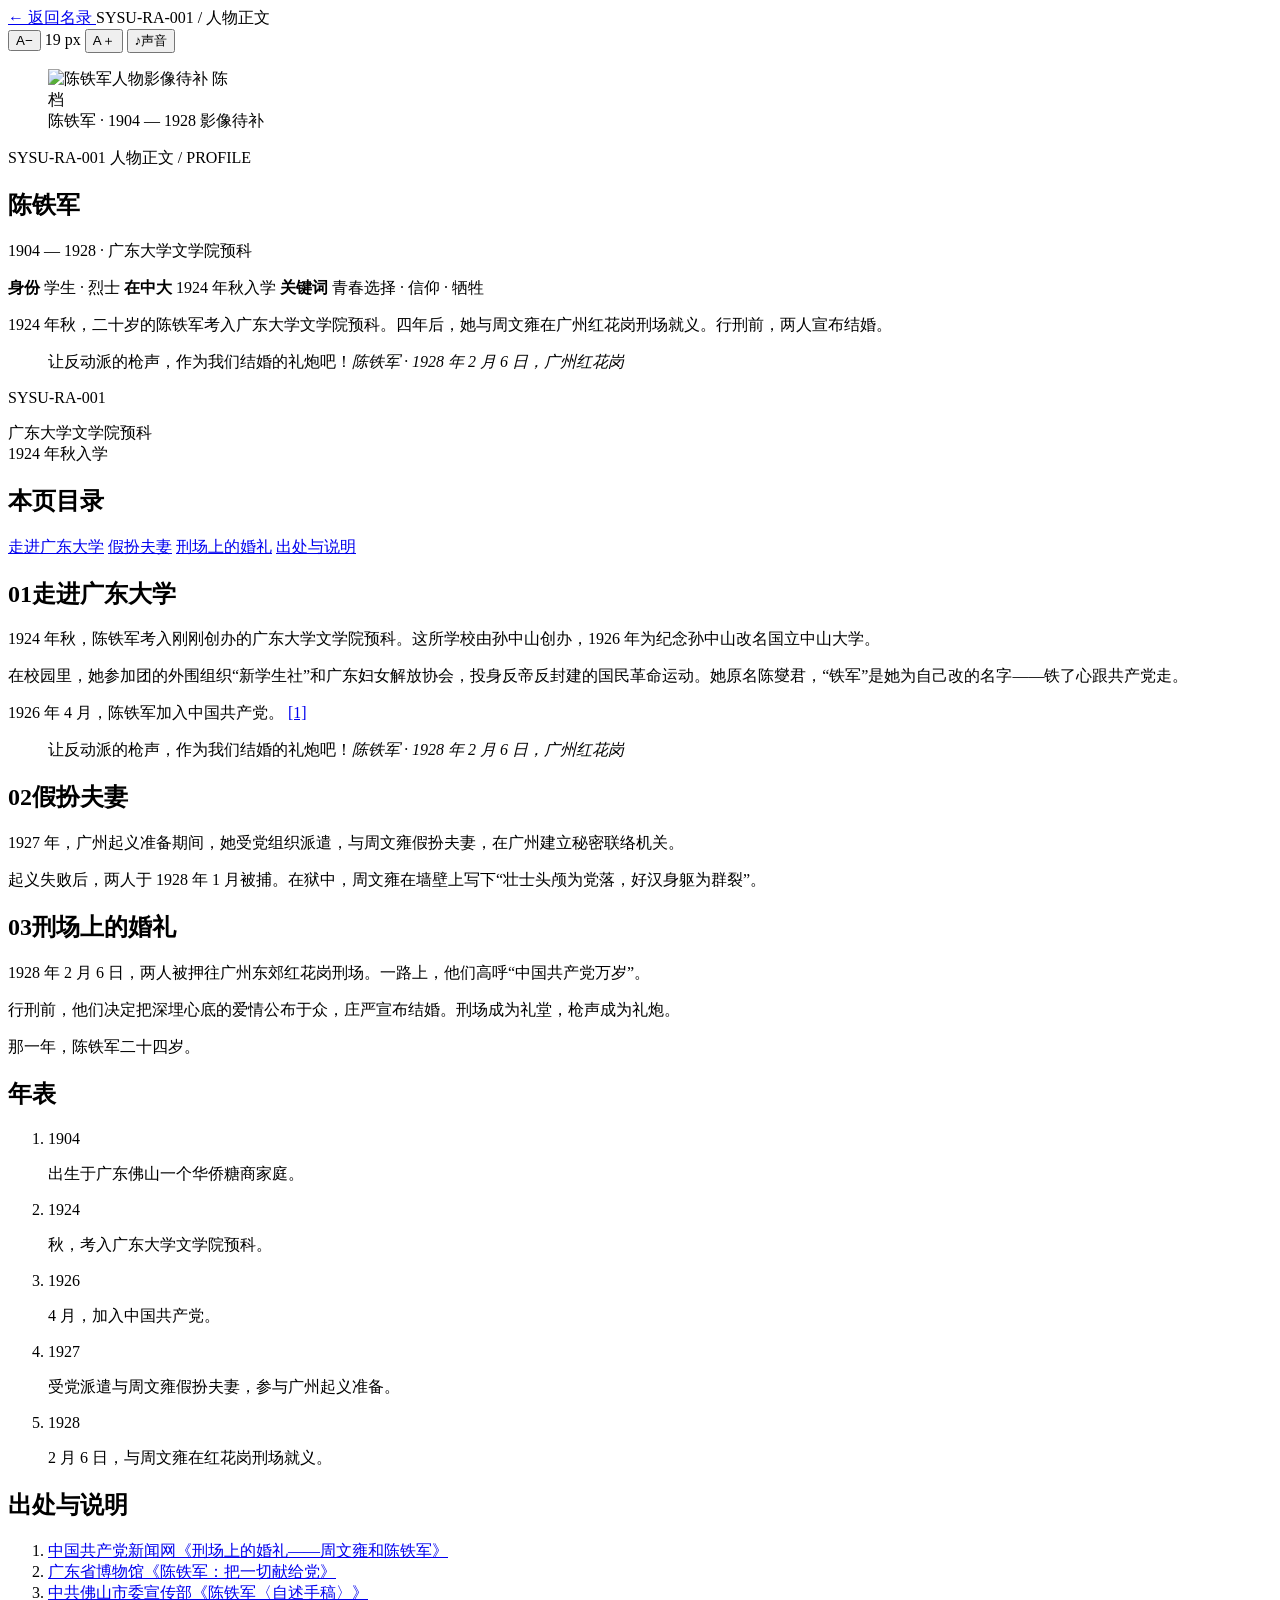
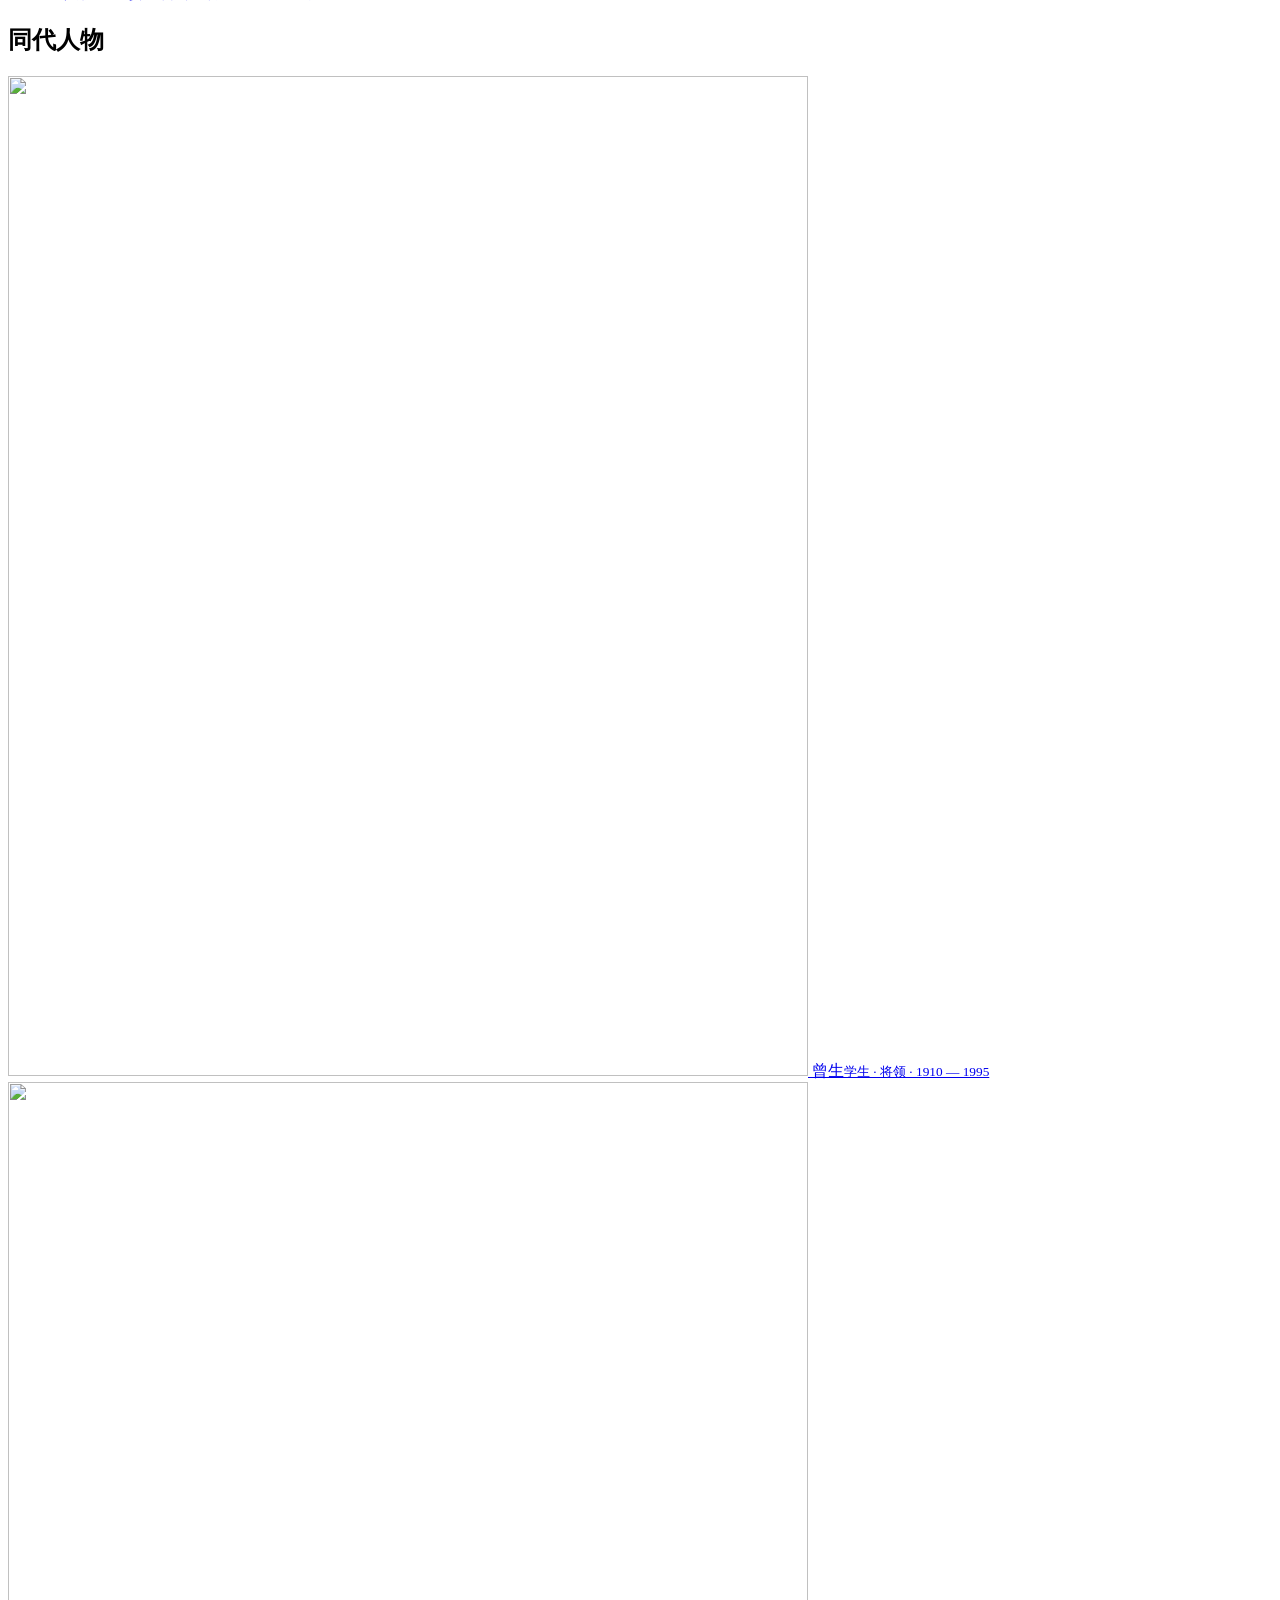
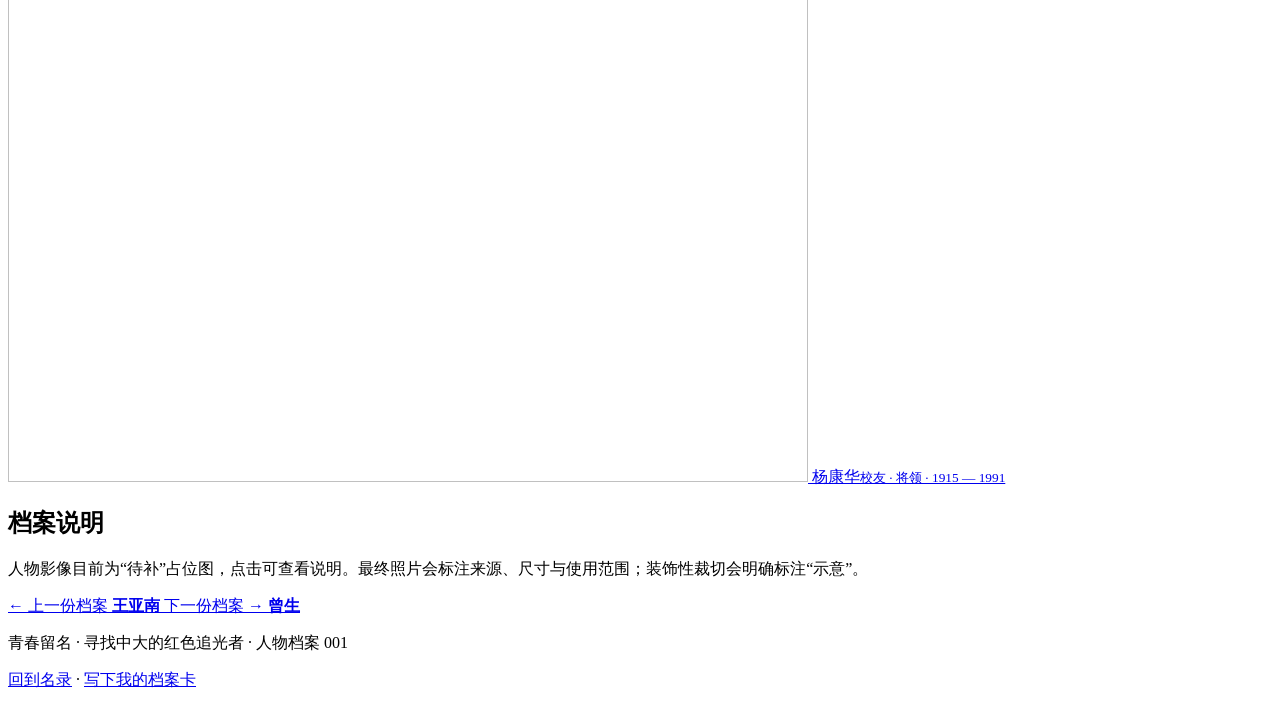
==== people/chen-tiejun.html @ a51e4318 "Add files via upload" ====
<!doctype html>
<html lang="zh-CN">
  <head>
    <meta charset="utf-8" />
    <meta name="viewport" content="width=device-width, initial-scale=1, viewport-fit=cover" />
    <meta name="theme-color" content="#f4efe5" />
    <meta name="description" content="陈铁军，1904 — 1928，学生 · 烈士。1924 年秋，二十岁的陈铁军考入广东大学文学院预科。四年后，她与周文雍在广州红花岗刑场就义。行刑前，两人宣布结婚。" />
    <title>陈铁军 · 青春留名</title>
    <link rel="icon" href="../assets/img/favicon.svg" type="image/svg+xml" />
    <link rel="stylesheet" href="../assets/css/reader.css?v=20261019g" />
    <script>
      document.documentElement.classList.add("js");
    </script>
  </head>
  <body class="reader-page">
    <div class="reader-progress" aria-hidden="true"><span id="readerProgress"></span></div>

    <header class="reader-header">
      <a class="reader-back" id="backToIndex" href="../index.html#roster">
        <span class="back-mark" aria-hidden="true">←</span>
        <span>返回名录</span>
      </a>
      <span class="reader-file-no">SYSU-RA-001 / 人物正文</span>
      <div class="reader-tools">
        <button class="reader-tool" id="sizeDown" type="button" aria-label="缩小正文字号">A−</button>
        <span class="reader-size-readout" id="sizeReadout" aria-live="polite">19 px</span>
        <button class="reader-tool" id="sizeUp" type="button" aria-label="放大正文字号">A＋</button>
        <button class="reader-tool" id="soundToggle" type="button" aria-pressed="false" aria-label="开启声音">
          <span aria-hidden="true">♪</span><span class="sr-only tool-label">声音</span>
        </button>
      </div>
    </header>

    <main class="reader-main">
      <div class="reader-shell">
        <article class="person-hero" data-no="001">
          <figure class="portrait-plate">
            <img
              class="zoomable"
              src="../assets/img/portrait-chen-tiejun.svg"
              alt="陈铁军人物影像待补"
              width="800"
              height="1000"
              tabindex="0"
              role="button"
              aria-label="放大查看陈铁军的人物影像说明"
              data-caption="陈铁军 · 人物影像待补"
              data-meta="800 × 1000 px · 影像待补 · 示意占位，最终照片待史料核对后替换"
              style="view-transition-name: person-chen-tiejun"
            />
            <span class="portrait-stamp" aria-hidden="true">陈<br />档</span>
            <figcaption class="portrait-caption">
              <span>陈铁军 · 1904 — 1928</span>
              <span class="caption-tag">影像待补</span>
            </figcaption>
          </figure>

          <div class="person-intro">
            <p class="person-kicker mono">
              <span>SYSU-RA-001</span>
              <span class="dot" aria-hidden="true"></span>
              <span>人物正文 / PROFILE</span>
            </p>
            <h1 class="person-name">陈铁军</h1>
            <p class="person-life">1904 — 1928 · 广东大学文学院预科</p>
            <div class="person-meta">
              <span><strong>身份</strong> 学生 · 烈士</span>
              <span><strong>在中大</strong> 1924 年秋入学</span>
              <span><strong>关键词</strong> 青春选择 · 信仰 · 牺牲</span>
            </div>
            <p class="person-lede">1924 年秋，二十岁的陈铁军考入广东大学文学院预科。四年后，她与周文雍在广州红花岗刑场就义。行刑前，两人宣布结婚。</p>
            <blockquote class="person-quote">让反动派的枪声，作为我们结婚的礼炮吧！<cite>陈铁军 · 1928 年 2 月 6 日，广州红花岗</cite></blockquote>
          </div>
        </article>

        <div class="article-layout">
          <aside class="article-margin" aria-label="档案信息与目录">
            <div class="margin-block">
              <p class="margin-no">SYSU-RA-001</p>
              <p>广东大学文学院预科<br />1924 年秋入学</p>
            </div>
            <nav class="margin-block" aria-label="本页目录">
              <h2>本页目录</h2>
              <div class="contents-list">
                <a href="#section-1">走进广东大学</a>
          <a href="#section-2">假扮夫妻</a>
          <a href="#section-3">刑场上的婚礼</a>
                <a href="#source">出处与说明</a>
              </div>
            </nav>
          </aside>

          <div class="article-prose">
            <section class="article-section" id="section-1" aria-labelledby="section-1-title">
  <h2 id="section-1-title"><span class="section-no">01</span>走进广东大学</h2>
  <p>1924 年秋，陈铁军考入刚刚创办的广东大学文学院预科。这所学校由孙中山创办，1926 年为纪念孙中山改名国立中山大学。</p>
  <p>在校园里，她参加团的外围组织“新学生社”和广东妇女解放协会，投身反帝反封建的国民革命运动。她原名陈燮君，“铁军”是她为自己改的名字——铁了心跟共产党走。</p>
  <p>1926 年 4 月，陈铁军加入中国共产党。 <a class="fn-ref" href="#fn-1" data-fn="fn-1">[1]</a></p>
  <blockquote class="article-quote">让反动派的枪声，作为我们结婚的礼炮吧！<cite>陈铁军 · 1928 年 2 月 6 日，广州红花岗</cite></blockquote>
</section>
<section class="article-section" id="section-2" aria-labelledby="section-2-title">
  <h2 id="section-2-title"><span class="section-no">02</span>假扮夫妻</h2>
  <p>1927 年，广州起义准备期间，她受党组织派遣，与周文雍假扮夫妻，在广州建立秘密联络机关。</p>
  <p>起义失败后，两人于 1928 年 1 月被捕。在狱中，周文雍在墙壁上写下“壮士头颅为党落，好汉身躯为群裂”。</p>
  
</section>
<section class="article-section" id="section-3" aria-labelledby="section-3-title">
  <h2 id="section-3-title"><span class="section-no">03</span>刑场上的婚礼</h2>
  <p>1928 年 2 月 6 日，两人被押往广州东郊红花岗刑场。一路上，他们高呼“中国共产党万岁”。</p>
  <p>行刑前，他们决定把深埋心底的爱情公布于众，庄严宣布结婚。刑场成为礼堂，枪声成为礼炮。</p>
  <p>那一年，陈铁军二十四岁。</p>
  
</section>
            <section class="article-timeline" aria-labelledby="timelineTitle">
  <h2 id="timelineTitle">年表</h2>
  <ol class="timeline-list">
    <li class="timeline-item"><time>1904</time><p>出生于广东佛山一个华侨糖商家庭。</p></li>
    <li class="timeline-item"><time>1924</time><p>秋，考入广东大学文学院预科。</p></li>
    <li class="timeline-item"><time>1926</time><p>4 月，加入中国共产党。</p></li>
    <li class="timeline-item"><time>1927</time><p>受党派遣与周文雍假扮夫妻，参与广州起义准备。</p></li>
    <li class="timeline-item"><time>1928</time><p>2 月 6 日，与周文雍在红花岗刑场就义。</p></li>
  </ol>
</section>
            <section class="article-source" id="source" aria-labelledby="sourceTitle">
  <h2 id="sourceTitle">出处与说明</h2>
  <ol class="source-list">
    <li><a href="http://dangshi.people.com.cn/n1/2018/0519/c418811-30000742.html" target="_blank" rel="noreferrer">中国共产党新闻网《刑场上的婚礼——周文雍和陈铁军》</a></li>
    <li><a href="https://www.gdmuseum.com/wwzscb/col763/1442" target="_blank" rel="noreferrer">广东省博物馆《陈铁军：把一切献给党》</a></li>
    <li><a href="http://www.fsxcb.gov.cn/whwy/whcy/content/post_695147.html" target="_blank" rel="noreferrer">中共佛山市委宣传部《陈铁军〈自述手稿〉》</a></li>
  </ol>
  <aside class="fn-inline" id="fn-1" hidden>
    本页人物信息据公开党史、校史与人物纪念馆资料整理。网页框架阶段的文字、引文与图片仍待逐条核对；文末列有资料页面，最终版本会补充更精确的页码、档案号与授权说明。
    <button class="fn-close" type="button">回到正文</button>
  </aside>
</section>
          </div>

          <aside class="article-aside" aria-label="阅读辅助">
  <div class="aside-card">
    <h2>同代人物</h2>
    <a class="aside-person" href="zeng-sheng.html">
      <img src="../assets/img/portrait-zeng-sheng.svg" alt="" width="800" height="1000" loading="lazy" />
      <span>曾生<small>学生 · 将领 · 1910 — 1995</small></span>
    </a>
    <a class="aside-person" href="yang-kanghua.html">
      <img src="../assets/img/portrait-yang-kanghua.svg" alt="" width="800" height="1000" loading="lazy" />
      <span>杨康华<small>校友 · 将领 · 1915 — 1991</small></span>
    </a>
  </div>
  <div class="aside-card">
    <h2>档案说明</h2>
    <p>人物影像目前为“待补”占位图，点击可查看说明。最终照片会标注来源、尺寸与使用范围；装饰性裁切会明确标注“示意”。</p>
  </div>
</aside>
        </div>

        <nav class="reader-pager" aria-label="人物翻页">
  <a class="pager-link" href="wang-yanan.html">
    <span>← 上一份档案</span>
    <strong>王亚南</strong>
  </a>
  <a class="pager-link" href="zeng-sheng.html">
    <span>下一份档案 →</span>
    <strong>曾生</strong>
  </a>
</nav>
      </div>
    </main>

    <footer class="reader-footer">
      <p>青春留名 · 寻找中大的红色追光者 · 人物档案 001</p>
      <p><a href="../index.html#roster">回到名录</a> · <a href="../index.html#coda">写下我的档案卡</a></p>
    </footer>

    <div class="lightbox" id="lightbox" role="dialog" aria-modal="true" aria-labelledby="lightboxCaption" hidden>
      <button class="lightbox-close" id="lightboxClose" type="button" aria-label="关闭图片查看">×</button>
      <figure class="lightbox-figure">
        <img id="lightboxImage" alt="" />
        <figcaption class="lightbox-caption">
          <span id="lightboxCaption"></span>
          <span id="lightboxMeta"></span>
        </figcaption>
      </figure>
    </div>

    <noscript>
      <style>
        .reader-tools { display: none; }
        .fn-inline[hidden] { display: block !important; }
        .fn-close { display: none !important; }
      </style>
    </noscript>

    <script src="../assets/js/app.js?v=20261019g" defer></script>
    <script src="../assets/js/reader.js?v=20261019g" defer></script>
  </body>
</html>
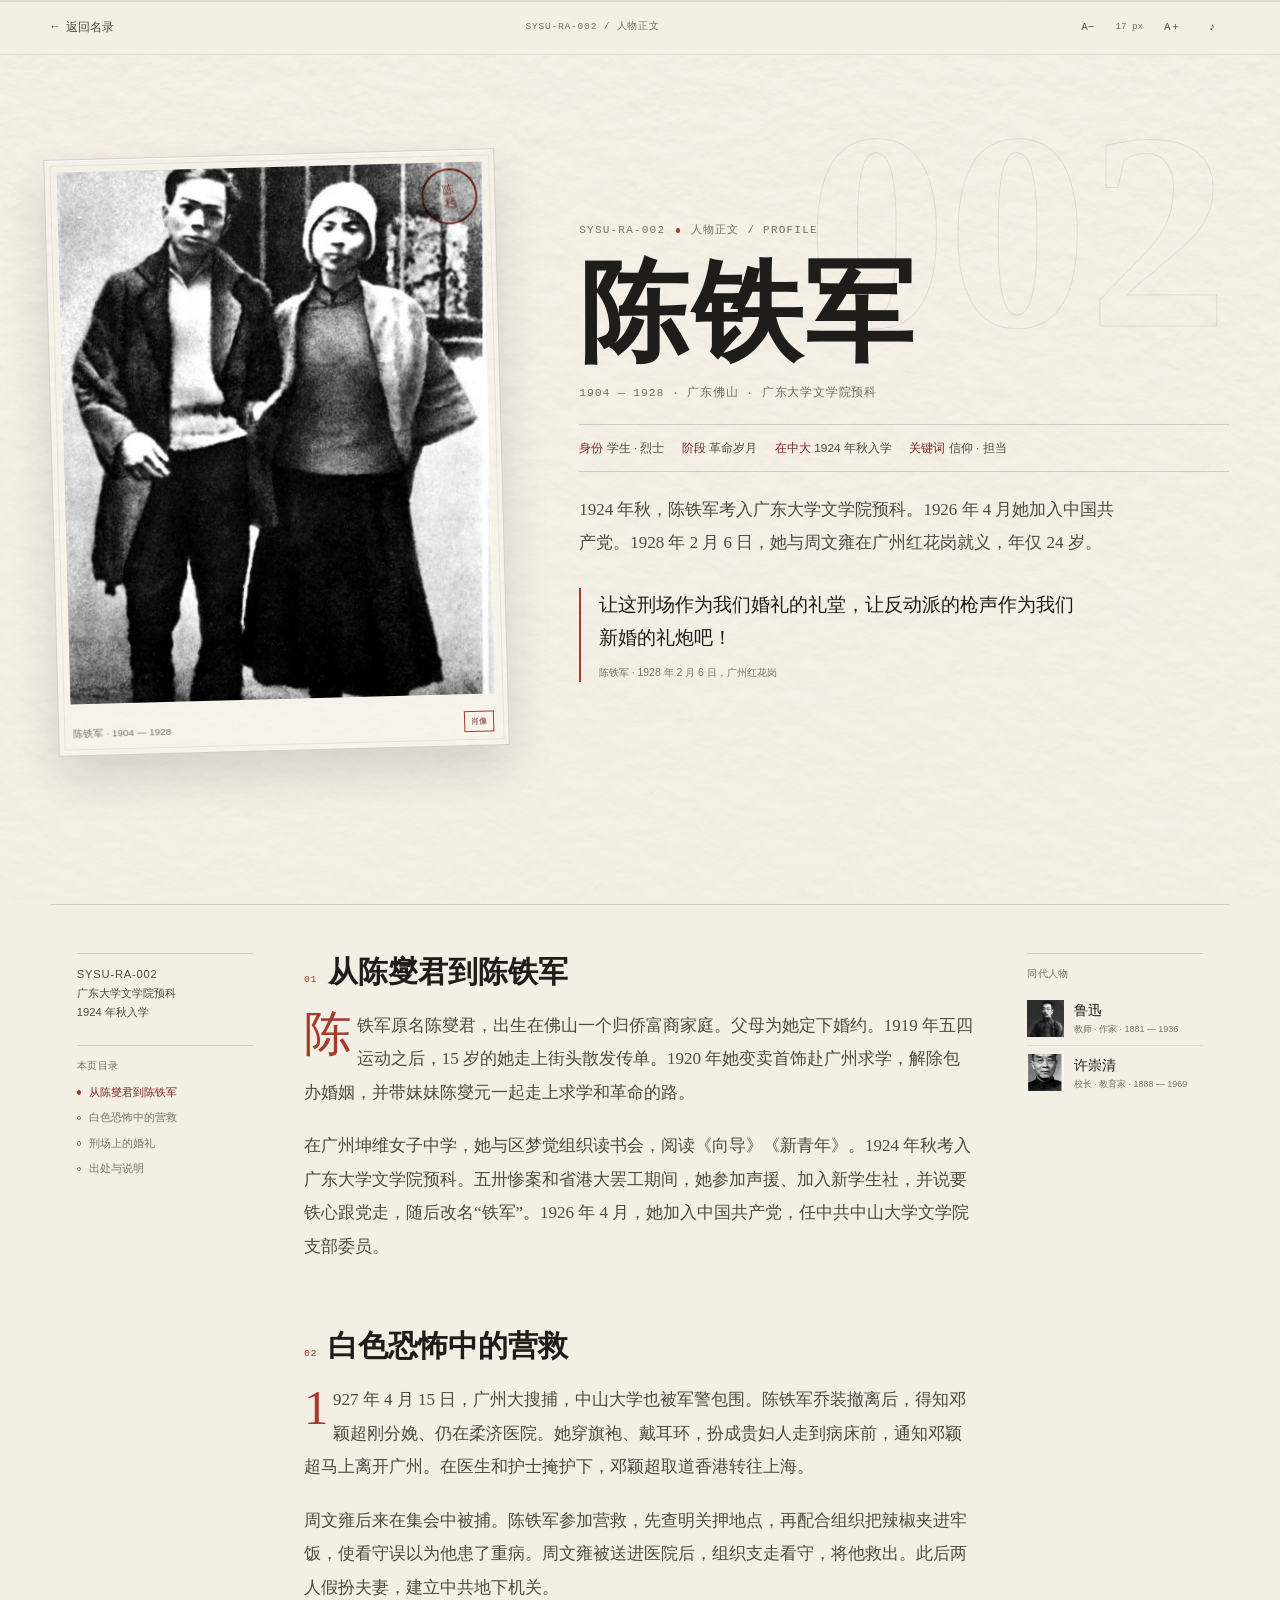
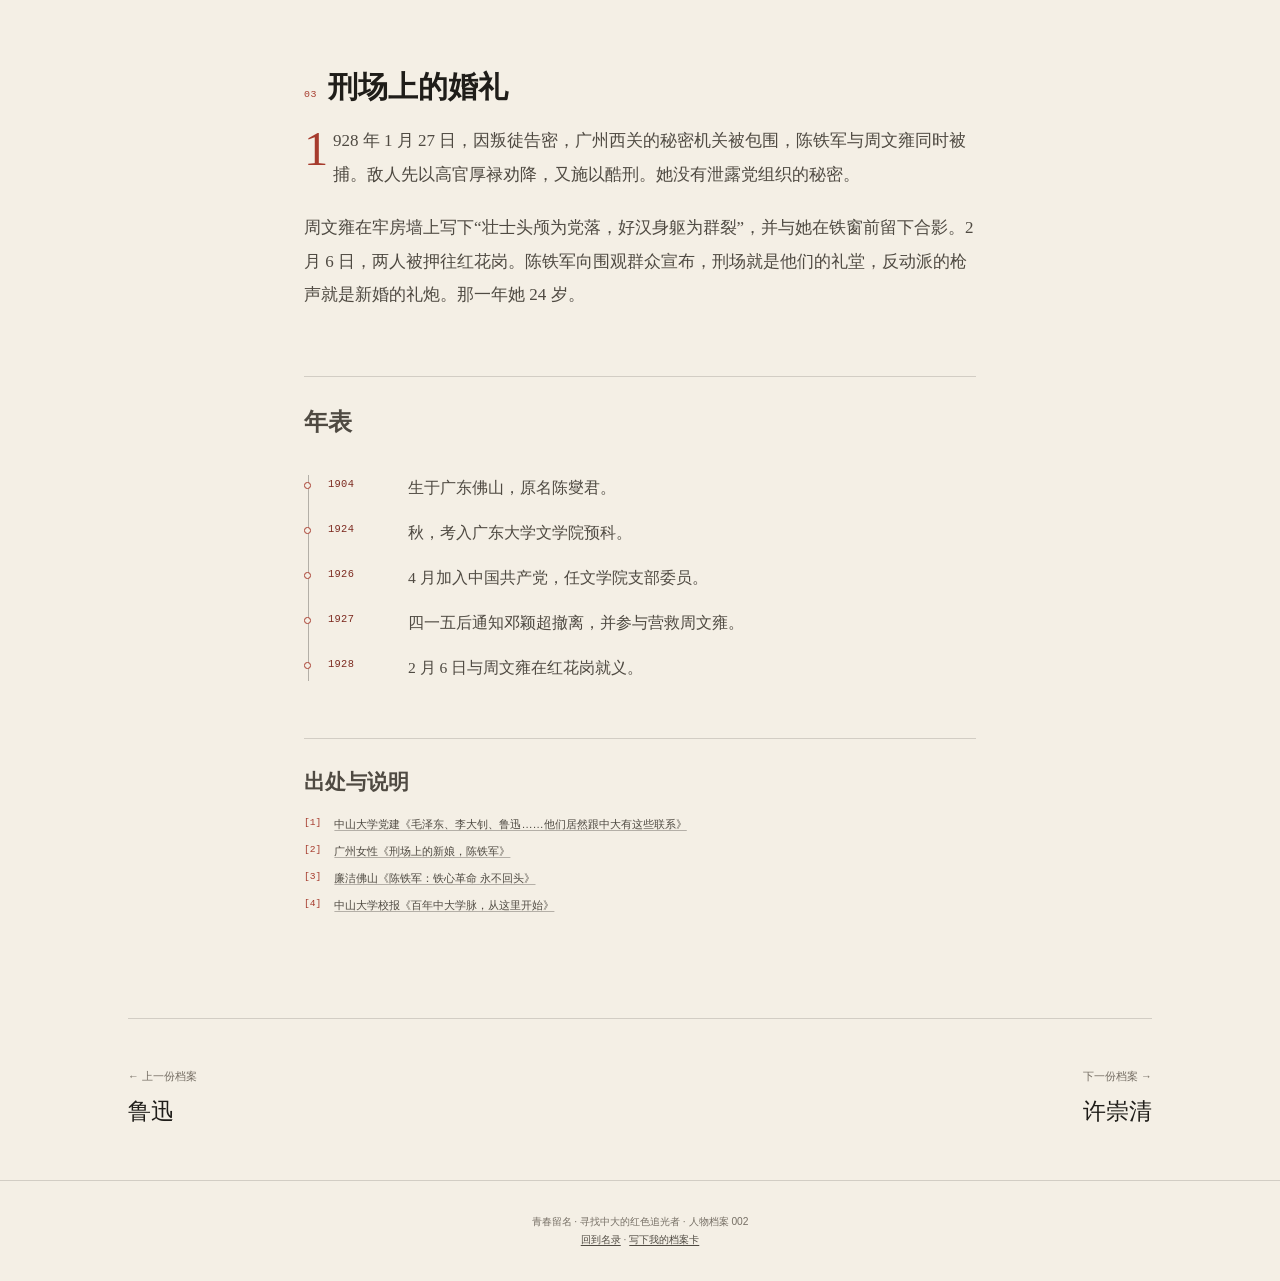
==== commit 8127f4ac: "上传十份资料，修复黑白图片、搜索与悬停效果等一些bug Co-authored-by: Cursor <cursoragent@cursor.com>" ====
--- a/people/chen-tiejun.html
+++ b/people/chen-tiejun.html
@@ -1,197 +1,174 @@
-<!doctype html>
-<html lang="zh-CN">
-  <head>
-    <meta charset="utf-8" />
-    <meta name="viewport" content="width=device-width, initial-scale=1, viewport-fit=cover" />
-    <meta name="theme-color" content="#f4efe5" />
-    <meta name="description" content="陈铁军，1904 — 1928，学生 · 烈士。1924 年秋，二十岁的陈铁军考入广东大学文学院预科。四年后，她与周文雍在广州红花岗刑场就义。行刑前，两人宣布结婚。" />
-    <title>陈铁军 · 青春留名</title>
-    <link rel="icon" href="../assets/img/favicon.svg" type="image/svg+xml" />
-    <link rel="stylesheet" href="../assets/css/reader.css?v=20261019g" />
-    <script>
-      document.documentElement.classList.add("js");
-    </script>
-  </head>
-  <body class="reader-page">
-    <div class="reader-progress" aria-hidden="true"><span id="readerProgress"></span></div>
-
-    <header class="reader-header">
-      <a class="reader-back" id="backToIndex" href="../index.html#roster">
-        <span class="back-mark" aria-hidden="true">←</span>
-        <span>返回名录</span>
-      </a>
-      <span class="reader-file-no">SYSU-RA-001 / 人物正文</span>
-      <div class="reader-tools">
-        <button class="reader-tool" id="sizeDown" type="button" aria-label="缩小正文字号">A−</button>
-        <span class="reader-size-readout" id="sizeReadout" aria-live="polite">19 px</span>
-        <button class="reader-tool" id="sizeUp" type="button" aria-label="放大正文字号">A＋</button>
-        <button class="reader-tool" id="soundToggle" type="button" aria-pressed="false" aria-label="开启声音">
-          <span aria-hidden="true">♪</span><span class="sr-only tool-label">声音</span>
-        </button>
-      </div>
-    </header>
-
-    <main class="reader-main">
-      <div class="reader-shell">
-        <article class="person-hero" data-no="001">
-          <figure class="portrait-plate">
-            <img
-              class="zoomable"
-              src="../assets/img/portrait-chen-tiejun.svg"
-              alt="陈铁军人物影像待补"
-              width="800"
-              height="1000"
-              tabindex="0"
-              role="button"
-              aria-label="放大查看陈铁军的人物影像说明"
-              data-caption="陈铁军 · 人物影像待补"
-              data-meta="800 × 1000 px · 影像待补 · 示意占位，最终照片待史料核对后替换"
-              style="view-transition-name: person-chen-tiejun"
-            />
-            <span class="portrait-stamp" aria-hidden="true">陈<br />档</span>
-            <figcaption class="portrait-caption">
-              <span>陈铁军 · 1904 — 1928</span>
-              <span class="caption-tag">影像待补</span>
-            </figcaption>
-          </figure>
-
-          <div class="person-intro">
-            <p class="person-kicker mono">
-              <span>SYSU-RA-001</span>
-              <span class="dot" aria-hidden="true"></span>
-              <span>人物正文 / PROFILE</span>
-            </p>
-            <h1 class="person-name">陈铁军</h1>
-            <p class="person-life">1904 — 1928 · 广东大学文学院预科</p>
-            <div class="person-meta">
-              <span><strong>身份</strong> 学生 · 烈士</span>
-              <span><strong>在中大</strong> 1924 年秋入学</span>
-              <span><strong>关键词</strong> 青春选择 · 信仰 · 牺牲</span>
-            </div>
-            <p class="person-lede">1924 年秋，二十岁的陈铁军考入广东大学文学院预科。四年后，她与周文雍在广州红花岗刑场就义。行刑前，两人宣布结婚。</p>
-            <blockquote class="person-quote">让反动派的枪声，作为我们结婚的礼炮吧！<cite>陈铁军 · 1928 年 2 月 6 日，广州红花岗</cite></blockquote>
-          </div>
-        </article>
-
-        <div class="article-layout">
-          <aside class="article-margin" aria-label="档案信息与目录">
-            <div class="margin-block">
-              <p class="margin-no">SYSU-RA-001</p>
-              <p>广东大学文学院预科<br />1924 年秋入学</p>
-            </div>
-            <nav class="margin-block" aria-label="本页目录">
-              <h2>本页目录</h2>
-              <div class="contents-list">
-                <a href="#section-1">走进广东大学</a>
-          <a href="#section-2">假扮夫妻</a>
-          <a href="#section-3">刑场上的婚礼</a>
-                <a href="#source">出处与说明</a>
-              </div>
-            </nav>
-          </aside>
-
-          <div class="article-prose">
-            <section class="article-section" id="section-1" aria-labelledby="section-1-title">
-  <h2 id="section-1-title"><span class="section-no">01</span>走进广东大学</h2>
-  <p>1924 年秋，陈铁军考入刚刚创办的广东大学文学院预科。这所学校由孙中山创办，1926 年为纪念孙中山改名国立中山大学。</p>
-  <p>在校园里，她参加团的外围组织“新学生社”和广东妇女解放协会，投身反帝反封建的国民革命运动。她原名陈燮君，“铁军”是她为自己改的名字——铁了心跟共产党走。</p>
-  <p>1926 年 4 月，陈铁军加入中国共产党。 <a class="fn-ref" href="#fn-1" data-fn="fn-1">[1]</a></p>
-  <blockquote class="article-quote">让反动派的枪声，作为我们结婚的礼炮吧！<cite>陈铁军 · 1928 年 2 月 6 日，广州红花岗</cite></blockquote>
-</section>
-<section class="article-section" id="section-2" aria-labelledby="section-2-title">
-  <h2 id="section-2-title"><span class="section-no">02</span>假扮夫妻</h2>
-  <p>1927 年，广州起义准备期间，她受党组织派遣，与周文雍假扮夫妻，在广州建立秘密联络机关。</p>
-  <p>起义失败后，两人于 1928 年 1 月被捕。在狱中，周文雍在墙壁上写下“壮士头颅为党落，好汉身躯为群裂”。</p>
-  
-</section>
-<section class="article-section" id="section-3" aria-labelledby="section-3-title">
-  <h2 id="section-3-title"><span class="section-no">03</span>刑场上的婚礼</h2>
-  <p>1928 年 2 月 6 日，两人被押往广州东郊红花岗刑场。一路上，他们高呼“中国共产党万岁”。</p>
-  <p>行刑前，他们决定把深埋心底的爱情公布于众，庄严宣布结婚。刑场成为礼堂，枪声成为礼炮。</p>
-  <p>那一年，陈铁军二十四岁。</p>
-  
-</section>
-            <section class="article-timeline" aria-labelledby="timelineTitle">
-  <h2 id="timelineTitle">年表</h2>
-  <ol class="timeline-list">
-    <li class="timeline-item"><time>1904</time><p>出生于广东佛山一个华侨糖商家庭。</p></li>
-    <li class="timeline-item"><time>1924</time><p>秋，考入广东大学文学院预科。</p></li>
-    <li class="timeline-item"><time>1926</time><p>4 月，加入中国共产党。</p></li>
-    <li class="timeline-item"><time>1927</time><p>受党派遣与周文雍假扮夫妻，参与广州起义准备。</p></li>
-    <li class="timeline-item"><time>1928</time><p>2 月 6 日，与周文雍在红花岗刑场就义。</p></li>
-  </ol>
-</section>
-            <section class="article-source" id="source" aria-labelledby="sourceTitle">
-  <h2 id="sourceTitle">出处与说明</h2>
-  <ol class="source-list">
-    <li><a href="http://dangshi.people.com.cn/n1/2018/0519/c418811-30000742.html" target="_blank" rel="noreferrer">中国共产党新闻网《刑场上的婚礼——周文雍和陈铁军》</a></li>
-    <li><a href="https://www.gdmuseum.com/wwzscb/col763/1442" target="_blank" rel="noreferrer">广东省博物馆《陈铁军：把一切献给党》</a></li>
-    <li><a href="http://www.fsxcb.gov.cn/whwy/whcy/content/post_695147.html" target="_blank" rel="noreferrer">中共佛山市委宣传部《陈铁军〈自述手稿〉》</a></li>
-  </ol>
-  <aside class="fn-inline" id="fn-1" hidden>
-    本页人物信息据公开党史、校史与人物纪念馆资料整理。网页框架阶段的文字、引文与图片仍待逐条核对；文末列有资料页面，最终版本会补充更精确的页码、档案号与授权说明。
-    <button class="fn-close" type="button">回到正文</button>
-  </aside>
-</section>
-          </div>
-
-          <aside class="article-aside" aria-label="阅读辅助">
-  <div class="aside-card">
-    <h2>同代人物</h2>
-    <a class="aside-person" href="zeng-sheng.html">
-      <img src="../assets/img/portrait-zeng-sheng.svg" alt="" width="800" height="1000" loading="lazy" />
-      <span>曾生<small>学生 · 将领 · 1910 — 1995</small></span>
-    </a>
-    <a class="aside-person" href="yang-kanghua.html">
-      <img src="../assets/img/portrait-yang-kanghua.svg" alt="" width="800" height="1000" loading="lazy" />
-      <span>杨康华<small>校友 · 将领 · 1915 — 1991</small></span>
-    </a>
-  </div>
-  <div class="aside-card">
-    <h2>档案说明</h2>
-    <p>人物影像目前为“待补”占位图，点击可查看说明。最终照片会标注来源、尺寸与使用范围；装饰性裁切会明确标注“示意”。</p>
-  </div>
-</aside>
-        </div>
-
-        <nav class="reader-pager" aria-label="人物翻页">
-  <a class="pager-link" href="wang-yanan.html">
-    <span>← 上一份档案</span>
-    <strong>王亚南</strong>
-  </a>
-  <a class="pager-link" href="zeng-sheng.html">
-    <span>下一份档案 →</span>
-    <strong>曾生</strong>
-  </a>
-</nav>
-      </div>
-    </main>
-
-    <footer class="reader-footer">
-      <p>青春留名 · 寻找中大的红色追光者 · 人物档案 001</p>
-      <p><a href="../index.html#roster">回到名录</a> · <a href="../index.html#coda">写下我的档案卡</a></p>
-    </footer>
-
-    <div class="lightbox" id="lightbox" role="dialog" aria-modal="true" aria-labelledby="lightboxCaption" hidden>
-      <button class="lightbox-close" id="lightboxClose" type="button" aria-label="关闭图片查看">×</button>
-      <figure class="lightbox-figure">
-        <img id="lightboxImage" alt="" />
-        <figcaption class="lightbox-caption">
-          <span id="lightboxCaption"></span>
-          <span id="lightboxMeta"></span>
-        </figcaption>
-      </figure>
-    </div>
-
-    <noscript>
-      <style>
-        .reader-tools { display: none; }
-        .fn-inline[hidden] { display: block !important; }
-        .fn-close { display: none !important; }
-      </style>
-    </noscript>
-
-    <script src="../assets/js/app.js?v=20261019g" defer></script>
-    <script src="../assets/js/reader.js?v=20261019g" defer></script>
-  </body>
-</html>+<!doctype html>
+<html lang="zh-CN">
+  <head>
+    <meta charset="utf-8" />
+    <meta name="viewport" content="width=device-width, initial-scale=1, viewport-fit=cover" />
+    <meta name="theme-color" content="#f4efe5" />
+    <meta name="description" content="陈铁军，1904 — 1928，学生 · 烈士。1924 年秋，陈铁军考入广东大学文学院预科。1926 年 4 月她加入中国共产党。1928 年 2 月 6 日，她与周文雍在广州红花岗就义，年仅 24 岁。" />
+    <title>陈铁军 · 青春留名</title>
+    <link rel="icon" href="../assets/img/favicon.svg" type="image/svg+xml" />
+    <link rel="stylesheet" href="../assets/css/reader.css?v=20261022c" />
+    <script>
+      document.documentElement.classList.add("js");
+    </script>
+  </head>
+  <body class="reader-page">
+    <div class="reader-progress" aria-hidden="true"><span id="readerProgress"></span></div>
+    <header class="reader-header">
+      <a class="reader-back" id="backToIndex" href="../index.html#roster">
+        <span class="back-mark" aria-hidden="true">←</span>
+        <span>返回名录</span>
+      </a>
+      <span class="reader-file-no">SYSU-RA-002 / 人物正文</span>
+      <div class="reader-tools">
+        <button class="reader-tool" id="sizeDown" type="button" aria-label="缩小正文字号">A−</button>
+        <span class="reader-size-readout" id="sizeReadout" aria-live="polite">19 px</span>
+        <button class="reader-tool" id="sizeUp" type="button" aria-label="放大正文字号">A＋</button>
+        <button class="reader-tool" id="soundToggle" type="button" aria-pressed="false" aria-label="开启声音">
+          <span aria-hidden="true">♪</span><span class="sr-only tool-label">声音</span>
+        </button>
+      </div>
+    </header>
+    <main class="reader-main">
+      <div class="reader-shell">
+        <article class="person-hero" data-no="002">
+          <figure class="portrait-plate">
+            <img
+              class="zoomable"
+              src="../assets/img/portrait-chen-tiejun.jpg"
+              alt="陈铁军，陈铁军（右）与周文雍（左）在监狱铁窗前的合影"
+              width="800"
+              height="1000"
+              tabindex="0"
+              role="button"
+              aria-label="放大查看陈铁军的人物影像说明"
+              data-caption="陈铁军 · 陈铁军（右）与周文雍（左）在监狱铁窗前的合影"
+              style="view-transition-name: person-chen-tiejun"
+            />
+            <span class="portrait-stamp" aria-hidden="true">陈<br />档</span>
+            <figcaption class="portrait-caption">
+              <span>陈铁军 · 1904 — 1928</span>
+              <span class="caption-tag">肖像</span>
+            </figcaption>
+          </figure>
+          <div class="person-intro">
+            <p class="person-kicker mono">
+              <span>SYSU-RA-002</span>
+              <span class="dot" aria-hidden="true"></span>
+              <span>人物正文 / PROFILE</span>
+            </p>
+            <h1 class="person-name">陈铁军</h1>
+            <p class="person-life">1904 — 1928 · 广东佛山 · 广东大学文学院预科</p>
+            <div class="person-meta">
+              <span><strong>身份</strong> 学生 · 烈士</span>
+              <span><strong>阶段</strong> 革命岁月</span>
+              <span><strong>在中大</strong> 1924 年秋入学</span>
+              <span><strong>关键词</strong> 信仰 · 担当</span>
+            </div>
+            <p class="person-lede">1924 年秋，陈铁军考入广东大学文学院预科。1926 年 4 月她加入中国共产党。1928 年 2 月 6 日，她与周文雍在广州红花岗就义，年仅 24 岁。</p>
+            <blockquote class="person-quote">让这刑场作为我们婚礼的礼堂，让反动派的枪声作为我们新婚的礼炮吧！<cite>陈铁军 · 1928 年 2 月 6 日，广州红花岗</cite></blockquote>
+          </div>
+        </article>
+        <div class="article-layout">
+          <aside class="article-margin" aria-label="档案信息与目录">
+            <div class="margin-block">
+              <p class="margin-no">SYSU-RA-002</p>
+              <p>广东大学文学院预科<br />1924 年秋入学</p>
+            </div>
+            <nav class="margin-block" aria-label="本页目录">
+              <h2>本页目录</h2>
+              <div class="contents-list">
+                <a href="#section-1">从陈燮君到陈铁军</a>
+                <a href="#section-2">白色恐怖中的营救</a>
+                <a href="#section-3">刑场上的婚礼</a>
+                <a href="#source">出处与说明</a>
+              </div>
+            </nav>
+          </aside>
+          <div class="article-prose">
+            <section class="article-section" id="section-1" aria-labelledby="section-1-title">
+  <h2 id="section-1-title"><span class="section-no">01</span>从陈燮君到陈铁军</h2>
+  <p>陈铁军原名陈燮君，出生在佛山一个归侨富商家庭。父母为她定下婚约。1919 年五四运动之后，15 岁的她走上街头散发传单。1920 年她变卖首饰赴广州求学，解除包办婚姻，并带妹妹陈燮元一起走上求学和革命的路。</p>
+  <p>在广州坤维女子中学，她与区梦觉组织读书会，阅读《向导》《新青年》。1924 年秋考入广东大学文学院预科。五卅惨案和省港大罢工期间，她参加声援、加入新学生社，并说要铁心跟党走，随后改名“铁军”。1926 年 4 月，她加入中国共产党，任中共中山大学文学院支部委员。</p>
+</section>
+<section class="article-section" id="section-2" aria-labelledby="section-2-title">
+  <h2 id="section-2-title"><span class="section-no">02</span>白色恐怖中的营救</h2>
+  <p>1927 年 4 月 15 日，广州大搜捕，中山大学也被军警包围。陈铁军乔装撤离后，得知邓颖超刚分娩、仍在柔济医院。她穿旗袍、戴耳环，扮成贵妇人走到病床前，通知邓颖超马上离开广州。在医生和护士掩护下，邓颖超取道香港转往上海。</p>
+  <p>周文雍后来在集会中被捕。陈铁军参加营救，先查明关押地点，再配合组织把辣椒夹进牢饭，使看守误以为他患了重病。周文雍被送进医院后，组织支走看守，将他救出。此后两人假扮夫妻，建立中共地下机关。</p>
+</section>
+<section class="article-section" id="section-3" aria-labelledby="section-3-title">
+  <h2 id="section-3-title"><span class="section-no">03</span>刑场上的婚礼</h2>
+  <p>1928 年 1 月 27 日，因叛徒告密，广州西关的秘密机关被包围，陈铁军与周文雍同时被捕。敌人先以高官厚禄劝降，又施以酷刑。她没有泄露党组织的秘密。</p>
+  <p>周文雍在牢房墙上写下“壮士头颅为党落，好汉身躯为群裂”，并与她在铁窗前留下合影。2 月 6 日，两人被押往红花岗。陈铁军向围观群众宣布，刑场就是他们的礼堂，反动派的枪声就是新婚的礼炮。那一年她 24 岁。</p>
+</section>
+            <section class="article-timeline" aria-labelledby="timelineTitle">
+  <h2 id="timelineTitle">年表</h2>
+  <ol class="timeline-list">
+    <li class="timeline-item"><time>1904</time><p>生于广东佛山，原名陈燮君。</p></li>
+    <li class="timeline-item"><time>1924</time><p>秋，考入广东大学文学院预科。</p></li>
+    <li class="timeline-item"><time>1926</time><p>4 月加入中国共产党，任文学院支部委员。</p></li>
+    <li class="timeline-item"><time>1927</time><p>四一五后通知邓颖超撤离，并参与营救周文雍。</p></li>
+    <li class="timeline-item"><time>1928</time><p>2 月 6 日与周文雍在红花岗就义。</p></li>
+  </ol>
+</section>
+            <section class="article-source" id="source" aria-labelledby="sourceTitle">
+  <h2 id="sourceTitle">出处与说明</h2>
+  <ol class="source-list">
+    <li><a href="https://mp.weixin.qq.com/s/eJ2nwdi3iMH0avBKZ7lBEw" target="_blank" rel="noreferrer">中山大学党建《毛泽东、李大钊、鲁迅……他们居然跟中大有这些联系》</a></li>
+    <li><a href="https://mp.weixin.qq.com/s/FUpEHYLhRN_E6s5E0PGtfw" target="_blank" rel="noreferrer">广州女性《刑场上的新娘，陈铁军》</a></li>
+    <li><a href="https://mp.weixin.qq.com/s/yDAi9EPsss2HaLkoReuyiw" target="_blank" rel="noreferrer">廉洁佛山《陈铁军：铁心革命 永不回头》</a></li>
+    <li><a href="https://xiaobao.sysu.edu.cn/phone/content.aspx?id=5476" target="_blank" rel="noreferrer">中山大学校报《百年中大学脉，从这里开始》</a></li>
+  </ol>
+</section>
+          </div>
+          <aside class="article-aside" aria-label="阅读辅助">
+  <div class="aside-card">
+    <h2>同代人物</h2>
+    <a class="aside-person" href="lu-xun.html">
+      <img src="../assets/img/portrait-lu-xun.jpg" alt="" width="800" height="1000" loading="lazy" />
+      <span>鲁迅<small>教师 · 作家 · 1881 — 1936</small></span>
+    </a>
+    <a class="aside-person" href="xu-chongqing.html">
+      <img src="../assets/img/portrait-xu-chongqing.jpg" alt="" width="800" height="1000" loading="lazy" />
+      <span>许崇清<small>校长 · 教育家 · 1888 — 1969</small></span>
+    </a>
+  </div>
+</aside>
+        </div>
+        <nav class="reader-pager" aria-label="人物翻页">
+  <a class="pager-link" href="lu-xun.html">
+    <span>← 上一份档案</span>
+    <strong>鲁迅</strong>
+  </a>
+  <a class="pager-link" href="xu-chongqing.html">
+    <span>下一份档案 →</span>
+    <strong>许崇清</strong>
+  </a>
+</nav>
+      </div>
+    </main>
+    <footer class="reader-footer">
+      <p>青春留名 · 寻找中大的红色追光者 · 人物档案 002</p>
+      <p><a href="../index.html#roster">回到名录</a> · <a href="../index.html#coda">写下我的档案卡</a></p>
+    </footer>
+    <div class="lightbox" id="lightbox" role="dialog" aria-modal="true" aria-labelledby="lightboxCaption" hidden>
+      <button class="lightbox-close" id="lightboxClose" type="button" aria-label="关闭图片查看">×</button>
+      <figure class="lightbox-figure">
+        <img id="lightboxImage" alt="" />
+        <figcaption class="lightbox-caption">
+          <span id="lightboxCaption"></span>
+          <span id="lightboxMeta"></span>
+        </figcaption>
+      </figure>
+    </div>
+    <noscript>
+      <style>
+        .reader-tools { display: none; }
+        .fn-inline[hidden] { display: block !important; }
+        .fn-close { display: none !important; }
+      </style>
+    </noscript>
+    <script src="../assets/js/app.js?v=20261022a" defer></script>
+    <script src="../assets/js/reader.js?v=20261022b" defer></script>
+  </body>
+</html>
--- a/assets/css/reader.css
+++ b/assets/css/reader.css
@@ -0,0 +1,916 @@
+@import url("tokens.css?v=20261019g");
+@import url("base.css?v=20261019g");
+
+@view-transition {
+  navigation: auto;
+}
+
+/* ============================================================
+   人物正文页
+   ============================================================ */
+
+.reader-page {
+  background-color: var(--paper);
+  background-image:
+    linear-gradient(rgba(244, 239, 229, 0.74), rgba(244, 239, 229, 0.86)),
+    var(--paper-image);
+  background-size: cover;
+  background-position: center;
+  background-attachment: fixed;
+}
+
+.reader-progress {
+  position: fixed;
+  inset-block-start: 0;
+  inset-inline: 0;
+  z-index: 90;
+  height: 2px;
+  background: var(--line-soft);
+  pointer-events: none;
+}
+
+.reader-progress span {
+  display: block;
+  width: 0%;
+  height: 100%;
+  background: var(--cinnabar);
+  transition: width 80ms linear;
+}
+
+.reader-header {
+  position: fixed;
+  inset-block-start: 0;
+  inset-inline: 0;
+  z-index: 80;
+  display: flex;
+  align-items: center;
+  justify-content: space-between;
+  gap: 1rem;
+  min-height: 3.4rem;
+  padding: 0.65rem var(--gutter);
+  background: rgba(244, 239, 229, 0.94);
+  background: color-mix(in srgb, var(--paper) 94%, transparent);
+  border-bottom: 1px solid var(--line-soft);
+  backdrop-filter: blur(10px);
+}
+
+.reader-back {
+  display: inline-flex;
+  align-items: center;
+  gap: 0.5rem;
+  color: var(--ink-2);
+  font-family: var(--font-ui);
+  font-size: 0.74rem;
+  text-decoration: none;
+}
+
+.reader-back:hover {
+  color: var(--cinnabar-deep);
+}
+
+.reader-back .back-mark {
+  font-family: var(--font-mono);
+}
+
+.reader-file-no {
+  color: var(--ink-3);
+  font-family: var(--font-mono);
+  font-size: 0.6rem;
+  letter-spacing: 0.08em;
+}
+
+.reader-tools {
+  display: flex;
+  align-items: center;
+  gap: 0.25rem;
+}
+
+.reader-tool {
+  display: inline-flex;
+  align-items: center;
+  justify-content: center;
+  min-width: 2.1rem;
+  min-height: 2.1rem;
+  padding: 0.35rem 0.55rem;
+  border: 1px solid transparent;
+  color: var(--ink-2);
+  font-family: var(--font-mono);
+  font-size: 0.68rem;
+  line-height: 1;
+}
+
+.reader-tool:hover {
+  border-color: var(--line);
+  background: var(--paper-raised);
+  color: var(--ink);
+}
+
+.reader-tool[aria-pressed="true"] {
+  border-color: var(--cinnabar);
+  color: var(--cinnabar-deep);
+}
+
+.reader-size-readout {
+  min-width: 2.6rem;
+  color: var(--ink-3);
+  font-family: var(--font-mono);
+  font-size: 0.58rem;
+  text-align: center;
+}
+
+.reader-main {
+  position: relative;
+  padding: 5.6rem var(--gutter) 0;
+}
+
+.reader-shell {
+  width: 100%;
+  max-width: 88rem;
+  margin: 0 auto;
+}
+
+/* 人物头图 */
+.person-hero {
+  position: relative;
+  display: grid;
+  grid-template-columns: minmax(17rem, 0.82fr) minmax(0, 1.18fr);
+  gap: clamp(2rem, 6vw, 6rem);
+  align-items: center;
+  min-height: 72vh;
+  padding-block: clamp(2rem, 5vw, 4rem);
+}
+
+.person-hero::before {
+  content: attr(data-no);
+  position: absolute;
+  z-index: 0;
+  inset-inline-end: 0;
+  inset-block-start: 4%;
+  color: transparent;
+  font-family: var(--font-display);
+  font-size: clamp(10rem, 22vw, 20rem);
+  font-weight: 600;
+  line-height: 0.8;
+  -webkit-text-stroke: 1px rgba(31, 29, 25, 0.1);
+  pointer-events: none;
+}
+
+.portrait-plate {
+  position: relative;
+  z-index: 1;
+  padding: 0.75rem 0.75rem 3.2rem;
+  background-color: var(--paper-raised);
+  background-image:
+    linear-gradient(rgba(250, 246, 238, 0.74), rgba(250, 246, 238, 0.86)),
+    var(--paper-image-warm);
+  background-size: cover;
+  background-position: center;
+  background-blend-mode: normal, multiply;
+  border: 1px solid var(--line);
+  box-shadow:
+    0 1px 0 rgba(255, 255, 255, 0.7) inset,
+    0 22px 44px rgba(31, 29, 25, 0.14);
+  transform: rotate(-1.5deg);
+}
+
+.portrait-plate::before {
+  content: "";
+  position: absolute;
+  inset: 0.3rem;
+  border: 1px solid rgba(31, 29, 25, 0.08);
+  pointer-events: none;
+}
+
+.portrait-plate img {
+  width: 100%;
+  height: auto;
+  aspect-ratio: 4 / 5;
+  object-fit: cover;
+  object-position: center 18%;
+}
+
+.portrait-plate img[src*="portrait-yao-yandan"] {
+  object-position: center 42%;
+  filter: grayscale(1) contrast(0.92);
+  cursor: zoom-in;
+}
+
+.portrait-caption {
+  position: absolute;
+  inset-inline: 0.9rem;
+  inset-block-end: 0.8rem;
+  display: flex;
+  align-items: flex-end;
+  justify-content: space-between;
+  gap: 1rem;
+  color: var(--ink-3);
+  font-family: var(--font-ui);
+  font-size: 0.62rem;
+  line-height: 1.6;
+}
+
+.portrait-caption .caption-tag {
+  padding: 0.18rem 0.35rem;
+  border: 1px solid var(--cinnabar);
+  color: var(--cinnabar-deep);
+  font-family: var(--font-mono);
+  font-size: 0.52rem;
+  letter-spacing: 0.05em;
+}
+
+.portrait-stamp {
+  position: absolute;
+  z-index: 2;
+  inset-inline-end: 1.1rem;
+  inset-block-start: 1.1rem;
+  display: grid;
+  width: 3.5rem;
+  height: 3.5rem;
+  place-items: center;
+  border: 2px solid var(--cinnabar);
+  border-radius: 50%;
+  color: var(--cinnabar);
+  font-family: var(--font-display);
+  font-size: 0.72rem;
+  line-height: 1.1;
+  text-align: center;
+  transform: rotate(-9deg);
+  mix-blend-mode: multiply;
+}
+
+.person-intro {
+  position: relative;
+  z-index: 2;
+}
+
+.person-kicker {
+  display: flex;
+  flex-wrap: wrap;
+  align-items: center;
+  gap: 0.65rem;
+  margin-block-end: 1.4rem;
+  color: var(--ink-3);
+}
+
+.person-kicker .dot {
+  width: 0.3rem;
+  height: 0.3rem;
+  border-radius: 50%;
+  background: var(--cinnabar);
+}
+
+.person-name {
+  max-width: 9em;
+  font-family: var(--font-display);
+  font-size: clamp(4rem, 8.6vw, 8rem);
+  font-weight: 600;
+  line-height: 0.96;
+  letter-spacing: 0.02em;
+}
+
+.person-life {
+  margin-block-start: 1rem;
+  color: var(--ink-3);
+  font-family: var(--font-mono);
+  font-size: 0.72rem;
+  letter-spacing: 0.07em;
+}
+
+.person-meta {
+  display: flex;
+  flex-wrap: wrap;
+  gap: 0.45rem 1.1rem;
+  margin-block-start: 1.3rem;
+  padding-block: 0.8rem;
+  border-block: 1px solid var(--line);
+  color: var(--ink-2);
+  font-family: var(--font-ui);
+  font-size: 0.74rem;
+}
+
+.person-meta strong {
+  color: var(--cinnabar-deep);
+  font-weight: 500;
+}
+
+.person-lede {
+  max-width: 34rem;
+  margin-block-start: 1.4rem;
+  color: var(--ink-2);
+  font-size: 1.06rem;
+  line-height: 1.9;
+}
+
+.person-quote {
+  position: relative;
+  max-width: 32rem;
+  margin-block-start: 1.8rem;
+  padding-inline-start: 1.1rem;
+  border-inline-start: 2px solid var(--cinnabar);
+  font-family: var(--font-display);
+  font-size: 1.2rem;
+  line-height: 1.75;
+}
+
+.person-quote cite {
+  display: block;
+  margin-block-start: 0.55rem;
+  color: var(--ink-3);
+  font-family: var(--font-ui);
+  font-size: 0.65rem;
+  font-style: normal;
+}
+
+/* 正文三栏 */
+.article-layout {
+  display: grid;
+  grid-template-columns: 11rem minmax(0, 42rem) 11rem;
+  gap: clamp(1.5rem, 4vw, 3.8rem);
+  justify-content: center;
+  align-items: start;
+  margin-block-start: clamp(3rem, 7vw, 7rem);
+  padding-block-start: clamp(2rem, 4vw, 3rem);
+  border-top: 1px solid var(--line);
+}
+
+.article-margin,
+.article-aside {
+  position: sticky;
+  inset-block-start: 5.2rem;
+  align-self: start;
+}
+
+.article-margin {
+  display: grid;
+  gap: 1.4rem;
+}
+
+.margin-block {
+  padding-block-start: 0.7rem;
+  border-top: 1px solid var(--line);
+}
+
+.margin-block h2 {
+  margin-block-end: 0.55rem;
+  color: var(--ink-3);
+  font-family: var(--font-ui);
+  font-size: 0.62rem;
+  font-weight: 500;
+  letter-spacing: 0.04em;
+}
+
+.margin-block p,
+.margin-block a,
+.margin-block span {
+  color: var(--ink-2);
+  font-family: var(--font-ui);
+  font-size: 0.7rem;
+  line-height: 1.7;
+}
+
+.margin-no {
+  color: var(--cinnabar);
+  font-family: var(--font-mono);
+  font-size: 0.62rem;
+  letter-spacing: 0.07em;
+}
+
+.contents-list {
+  display: grid;
+  gap: 0.4rem;
+}
+
+.contents-list a {
+  position: relative;
+  display: block;
+  padding-inline-start: 0.75rem;
+  color: var(--ink-3);
+  text-decoration: none;
+  transition: color var(--dur-tap) var(--ease-out);
+}
+
+.contents-list a::before {
+  content: "";
+  position: absolute;
+  inset-block-start: 0.65em;
+  inset-inline-start: 0;
+  width: 0.28rem;
+  height: 0.28rem;
+  border: 1px solid currentColor;
+  border-radius: 50%;
+}
+
+.contents-list a:hover,
+.contents-list a.is-current {
+  color: var(--cinnabar-deep);
+}
+
+.contents-list a.is-current::before {
+  background: var(--cinnabar);
+  border-color: var(--cinnabar);
+}
+
+.article-prose {
+  max-width: 42rem;
+  color: var(--ink-2);
+  font-family: var(--font-body);
+  font-size: var(--reader-size);
+  line-height: var(--reader-leading);
+}
+
+.article-section + .article-section {
+  margin-block-start: clamp(2.8rem, 5vw, 4.4rem);
+}
+
+.article-section h2 {
+  display: flex;
+  align-items: baseline;
+  gap: 0.7rem;
+  margin-block-end: 1rem;
+  color: var(--ink);
+  font-family: var(--font-display);
+  font-size: 1.85rem;
+  font-weight: 600;
+  line-height: 1.35;
+}
+
+.article-section h2 .section-no {
+  color: var(--cinnabar);
+  font-family: var(--font-mono);
+  font-size: 0.62rem;
+  font-weight: 500;
+  letter-spacing: 0.06em;
+}
+
+.article-section p + p {
+  margin-block-start: 1.18em;
+}
+
+.article-section p:first-of-type::first-letter {
+  float: left;
+  margin: 0.12em 0.1em 0 0;
+  color: var(--cinnabar);
+  font-family: var(--font-display);
+  font-size: 2.85em;
+  line-height: 0.78;
+}
+
+.article-quote {
+  margin-block: 2rem;
+  padding: 1.1rem 0 1.1rem 1.3rem;
+  border-inline-start: 2px solid var(--cinnabar);
+  color: var(--ink);
+  font-family: var(--font-display);
+  font-size: 1.22em;
+  line-height: 1.8;
+}
+
+.article-quote cite {
+  display: block;
+  margin-block-start: 0.6rem;
+  color: var(--ink-3);
+  font-family: var(--font-ui);
+  font-size: 0.58em;
+  font-style: normal;
+}
+
+.fn-ref {
+  position: relative;
+  top: -0.45em;
+  margin-inline-start: 0.1em;
+  color: var(--cinnabar-deep);
+  font-family: var(--font-mono);
+  font-size: 0.62em;
+  text-decoration: none;
+  border-bottom: 1px solid currentColor;
+}
+
+.fn-inline {
+  display: block;
+  margin-block: 1.1rem;
+  padding: 0.9rem 1rem 1rem;
+  background: var(--paper-raised);
+  border-inline-start: 2px solid var(--cinnabar);
+  color: var(--ink-2);
+  font-family: var(--font-ui);
+  font-size: 0.78rem;
+  line-height: 1.85;
+}
+
+.fn-inline[hidden] {
+  display: none;
+}
+
+.fn-close {
+  display: inline-block;
+  margin-block-start: 0.5rem;
+  padding: 0;
+  border-bottom: 1px solid var(--line-strong);
+  color: var(--cinnabar-deep);
+  font-family: var(--font-ui);
+  font-size: 0.65rem;
+}
+
+.article-timeline {
+  margin-block-start: clamp(2.8rem, 5vw, 4.4rem);
+  padding-block-start: 1.4rem;
+  border-top: 1px solid var(--line);
+}
+
+.article-timeline h2 {
+  margin-block-end: 1.2rem;
+  font-family: var(--font-display);
+  font-size: 1.5rem;
+  font-weight: 600;
+}
+
+.timeline-list {
+  position: relative;
+  display: grid;
+  gap: 0;
+  padding-inline-start: 1.5rem;
+}
+
+.timeline-list::before {
+  content: "";
+  position: absolute;
+  inset-block: 0.6rem;
+  inset-inline-start: 0.22rem;
+  width: 1px;
+  background: var(--line-strong);
+}
+
+.timeline-item {
+  position: relative;
+  display: grid;
+  grid-template-columns: 4.2rem minmax(0, 1fr);
+  gap: 0.8rem;
+  padding-block: 0.55rem;
+}
+
+.timeline-item::before {
+  content: "";
+  position: absolute;
+  inset-block-start: 1.05rem;
+  inset-inline-start: -1.5rem;
+  width: 0.42rem;
+  height: 0.42rem;
+  border: 1px solid var(--cinnabar);
+  border-radius: 50%;
+  background: var(--paper);
+}
+
+.timeline-item time {
+  color: var(--cinnabar-deep);
+  font-family: var(--font-mono);
+  font-size: 0.65rem;
+  letter-spacing: 0.03em;
+}
+
+.timeline-item p {
+  font-size: 0.92em;
+  line-height: 1.75;
+}
+
+.article-source {
+  margin-block-start: 3rem;
+  padding-block-start: 1.4rem;
+  border-top: 1px solid var(--line);
+}
+
+.article-source h2 {
+  margin-block-end: 0.8rem;
+  font-family: var(--font-display);
+  font-size: 1.3rem;
+  font-weight: 600;
+}
+
+.source-list {
+  display: grid;
+  gap: 0.45rem;
+  counter-reset: source;
+}
+
+.source-list li {
+  display: grid;
+  grid-template-columns: 1.6rem minmax(0, 1fr);
+  gap: 0.3rem;
+  color: var(--ink-3);
+  font-family: var(--font-ui);
+  font-size: 0.7rem;
+  line-height: 1.75;
+  counter-increment: source;
+}
+
+.source-list li::before {
+  content: "[" counter(source) "]";
+  color: var(--cinnabar);
+  font-family: var(--font-mono);
+  font-size: 0.6rem;
+}
+
+.source-list a {
+  color: var(--ink-2);
+  text-decoration-color: var(--line-strong);
+  text-underline-offset: 0.2em;
+}
+
+.source-list a:hover {
+  color: var(--cinnabar-deep);
+}
+
+.article-aside {
+  display: grid;
+  gap: 1.5rem;
+}
+
+.aside-card {
+  padding-block-start: 0.7rem;
+  border-top: 1px solid var(--line);
+}
+
+.aside-card h2 {
+  margin-block-end: 0.55rem;
+  color: var(--ink-3);
+  font-family: var(--font-ui);
+  font-size: 0.62rem;
+  font-weight: 500;
+  letter-spacing: 0.04em;
+}
+
+.aside-card p {
+  color: var(--ink-2);
+  font-family: var(--font-ui);
+  font-size: 0.7rem;
+  line-height: 1.75;
+}
+
+.aside-person {
+  display: flex;
+  align-items: center;
+  gap: 0.6rem;
+  padding-block: 0.5rem;
+  border-bottom: 1px solid var(--line-soft);
+  color: var(--ink);
+  text-decoration: none;
+}
+
+.aside-person:last-child {
+  border-bottom: 0;
+}
+
+.aside-person img {
+  width: 2.3rem;
+  height: 2.3rem;
+  object-fit: cover;
+  filter: grayscale(1);
+}
+
+.aside-person span {
+  font-family: var(--font-display);
+  font-size: 0.86rem;
+}
+
+.aside-person small {
+  display: block;
+  color: var(--ink-3);
+  font-family: var(--font-ui);
+  font-size: 0.56rem;
+  line-height: 1.5;
+}
+
+/* 文末翻页 */
+.reader-pager {
+  display: grid;
+  grid-template-columns: 1fr 1fr;
+  gap: 1rem;
+  max-width: 64rem;
+  margin: clamp(4rem, 8vw, 7rem) auto 0;
+  padding-block: 2rem;
+  border-top: 1px solid var(--line);
+}
+
+.pager-link {
+  display: flex;
+  flex-direction: column;
+  gap: 0.35rem;
+  padding: 1rem 0;
+  color: var(--ink);
+  text-decoration: none;
+}
+
+.pager-link:last-child {
+  text-align: right;
+}
+
+.pager-link span {
+  color: var(--ink-3);
+  font-family: var(--font-ui);
+  font-size: 0.68rem;
+}
+
+.pager-link strong {
+  font-family: var(--font-display);
+  font-size: 1.45rem;
+  font-weight: 500;
+}
+
+.pager-link:hover strong {
+  color: var(--cinnabar-deep);
+}
+
+.reader-footer {
+  padding: 2rem var(--gutter);
+  border-top: 1px solid var(--line);
+  color: var(--ink-3);
+  font-family: var(--font-ui);
+  font-size: 0.64rem;
+  text-align: center;
+}
+
+.reader-footer a {
+  color: var(--ink-2);
+}
+
+/* 图片查看 */
+.lightbox {
+  position: fixed;
+  inset: 0;
+  z-index: 120;
+  display: grid;
+  place-items: center;
+  padding: 4rem var(--gutter);
+  background: rgba(24, 22, 19, 0.88);
+  backdrop-filter: blur(8px);
+}
+
+.lightbox[hidden] {
+  display: none;
+}
+
+.lightbox-figure {
+  display: grid;
+  gap: 0.8rem;
+  max-width: min(42rem, 88vw);
+  max-height: 82vh;
+}
+
+.lightbox-figure img {
+  max-height: 68vh;
+  object-fit: contain;
+  border: 1px solid rgba(250, 246, 238, 0.3);
+}
+
+.lightbox-caption {
+  display: flex;
+  flex-wrap: wrap;
+  justify-content: space-between;
+  gap: 0.6rem 1rem;
+  color: rgba(250, 246, 238, 0.72);
+  font-family: var(--font-ui);
+  font-size: 0.7rem;
+  line-height: 1.7;
+}
+
+.lightbox-close {
+  position: absolute;
+  inset-block-start: 1rem;
+  inset-inline-end: 1rem;
+  min-width: 2.6rem;
+  min-height: 2.6rem;
+  border: 1px solid rgba(250, 246, 238, 0.35);
+  color: var(--paper-raised);
+  font-family: var(--font-mono);
+}
+
+.reader-page :focus-visible {
+  outline-color: var(--focus);
+}
+
+/* 响应式 */
+@media (max-width: 1100px) {
+  .article-layout {
+    grid-template-columns: 9rem minmax(0, 40rem);
+  }
+
+  .article-aside {
+    display: none;
+  }
+}
+
+@media (max-width: 860px) {
+  .reader-header {
+    min-height: 3rem;
+    padding-block: 0.5rem;
+  }
+
+  .reader-file-no {
+    display: none;
+  }
+
+  .person-hero {
+    grid-template-columns: 1fr;
+    gap: 2rem;
+    min-height: auto;
+    padding-block: 2rem 3rem;
+  }
+
+  .portrait-plate {
+    max-width: 28rem;
+  }
+
+  .person-name {
+    font-size: clamp(3.4rem, 14vw, 6rem);
+  }
+
+  .article-layout {
+    grid-template-columns: 1fr;
+    gap: 2rem;
+    margin-block-start: 3rem;
+  }
+
+  .article-margin {
+    position: static;
+    grid-template-columns: 1fr 1fr;
+    gap: 1rem;
+  }
+
+  .article-prose {
+    max-width: 42rem;
+  }
+}
+
+@media (max-width: 560px) {
+  .reader-main {
+    padding-block-start: 4.6rem;
+  }
+
+  .reader-tools {
+    gap: 0;
+  }
+
+  .reader-tool {
+    min-width: 1.9rem;
+    min-height: 1.9rem;
+    padding-inline: 0.4rem;
+  }
+
+  .person-meta {
+    display: grid;
+    gap: 0.3rem;
+  }
+
+  .article-margin {
+    grid-template-columns: 1fr;
+  }
+
+  .article-section h2 {
+    font-size: 1.55rem;
+  }
+
+  .timeline-item {
+    grid-template-columns: 3.4rem minmax(0, 1fr);
+  }
+
+  .reader-pager {
+    grid-template-columns: 1fr;
+  }
+
+  .pager-link:last-child {
+    text-align: left;
+  }
+}
+
+@media print {
+  .reader-header,
+  .reader-progress,
+  .reader-pager,
+  .article-aside,
+  .lightbox,
+  .article-margin {
+    display: none;
+  }
+
+  .reader-main {
+    padding: 0;
+  }
+
+  .person-hero {
+    min-height: auto;
+  }
+
+  .article-layout {
+    display: block;
+  }
+
+  .article-prose {
+    max-width: none;
+  }
+}
+
+.aside-person img[src*="portrait-lin-haoran"],
+.aside-person img[src*="portrait-chen-xiaoming"],
+.portrait-plate img[src*="portrait-lin-haoran"],
+.portrait-plate img[src*="portrait-chen-xiaoming"] {
+  filter: none;
+}
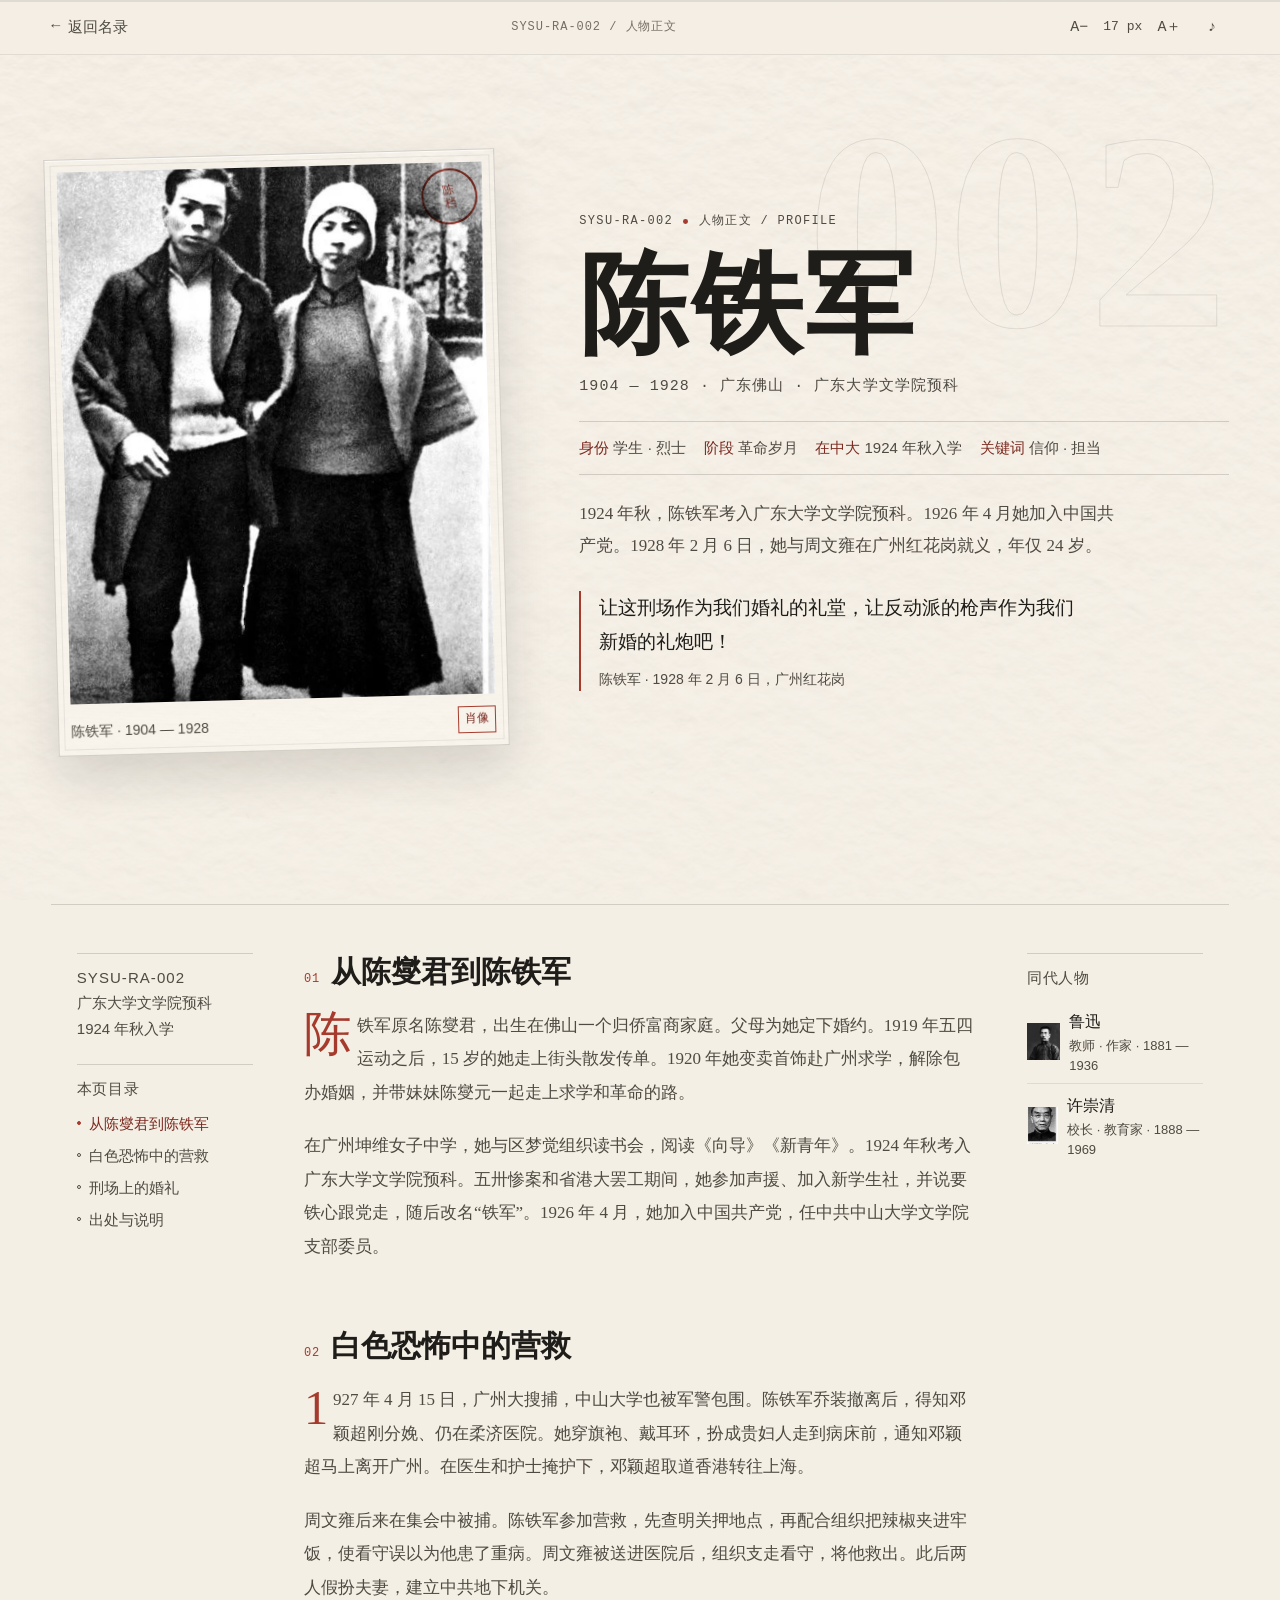
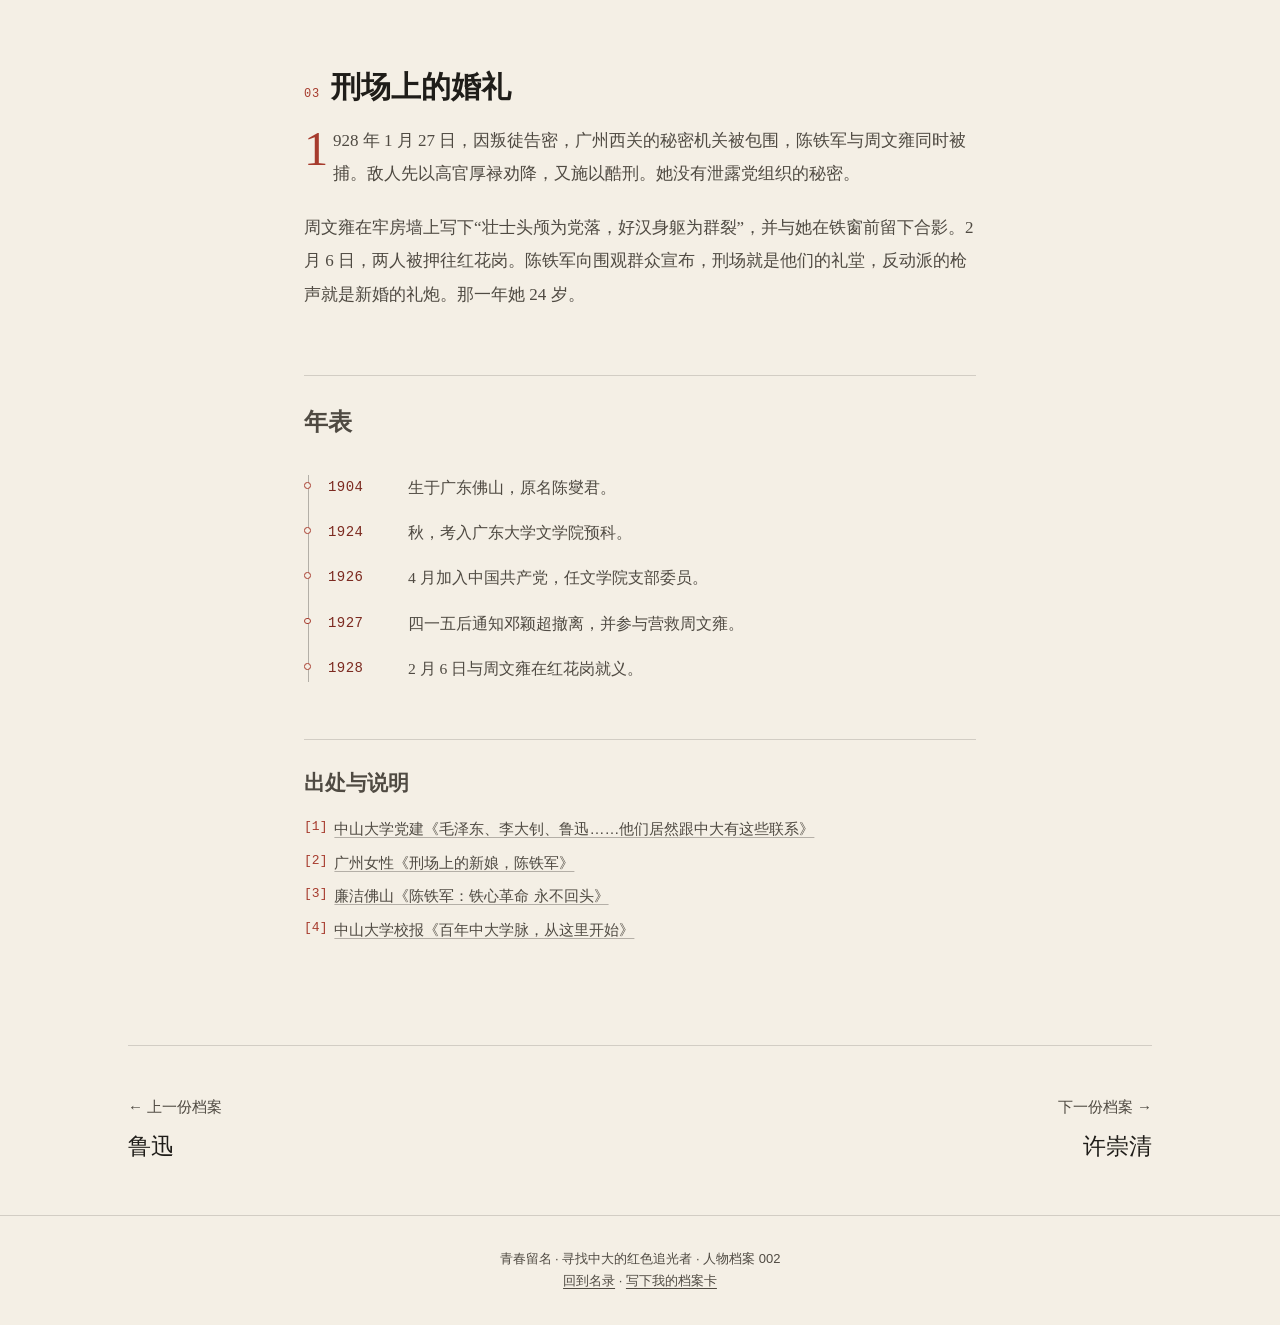
==== commit 5f46b0e2: "Unify person cards and improve typography and responsive layout" ====
--- a/people/chen-tiejun.html
+++ b/people/chen-tiejun.html
@@ -7,7 +7,7 @@
     <meta name="description" content="陈铁军，1904 — 1928，学生 · 烈士。1924 年秋，陈铁军考入广东大学文学院预科。1926 年 4 月她加入中国共产党。1928 年 2 月 6 日，她与周文雍在广州红花岗就义，年仅 24 岁。" />
     <title>陈铁军 · 青春留名</title>
     <link rel="icon" href="../assets/img/favicon.svg" type="image/svg+xml" />
-    <link rel="stylesheet" href="../assets/css/reader.css?v=20261022c" />
+    <link rel="stylesheet" href="../assets/css/reader.css?v=20261023c" />
     <script>
       document.documentElement.classList.add("js");
     </script>
--- a/assets/css/reader.css
+++ b/assets/css/reader.css
@@ -1,5 +1,5 @@
-@import url("tokens.css?v=20261019g");
-@import url("base.css?v=20261019g");
+@import url("tokens.css?v=20261023c");
+@import url("base.css?v=20261023c");
 
 @view-transition {
   navigation: auto;
@@ -60,7 +60,7 @@
   gap: 0.5rem;
   color: var(--ink-2);
   font-family: var(--font-ui);
-  font-size: 0.74rem;
+  font-size: .9375rem;
   text-decoration: none;
 }
 
@@ -75,7 +75,7 @@
 .reader-file-no {
   color: var(--ink-3);
   font-family: var(--font-mono);
-  font-size: 0.6rem;
+  font-size: .75rem;
   letter-spacing: 0.08em;
 }
 
@@ -95,7 +95,7 @@
   border: 1px solid transparent;
   color: var(--ink-2);
   font-family: var(--font-mono);
-  font-size: 0.68rem;
+  font-size: .9375rem;
   line-height: 1;
 }
 
@@ -112,9 +112,9 @@
 
 .reader-size-readout {
   min-width: 2.6rem;
-  color: var(--ink-3);
-  font-family: var(--font-mono);
-  font-size: 0.58rem;
+  color: var(--ink-2);
+  font-family: var(--font-mono);
+  font-size: .8125rem;
   text-align: center;
 }
 
@@ -158,7 +158,7 @@
 .portrait-plate {
   position: relative;
   z-index: 1;
-  padding: 0.75rem 0.75rem 3.2rem;
+  padding: 0.75rem;
   background-color: var(--paper-raised);
   background-image:
     linear-gradient(rgba(250, 246, 238, 0.74), rgba(250, 246, 238, 0.86)),
@@ -196,17 +196,16 @@
 }
 
 .portrait-caption {
-  position: absolute;
-  inset-inline: 0.9rem;
-  inset-block-end: 0.8rem;
+  position: relative;
   display: flex;
   align-items: flex-end;
   justify-content: space-between;
   gap: 1rem;
-  color: var(--ink-3);
-  font-family: var(--font-ui);
-  font-size: 0.62rem;
+  color: var(--ink-2);
+  font-family: var(--font-ui);
+  font-size: .875rem;
   line-height: 1.6;
+  margin-block-start: 0.75rem;
 }
 
 .portrait-caption .caption-tag {
@@ -214,7 +213,7 @@
   border: 1px solid var(--cinnabar);
   color: var(--cinnabar-deep);
   font-family: var(--font-mono);
-  font-size: 0.52rem;
+  font-size: .75rem;
   letter-spacing: 0.05em;
 }
 
@@ -249,7 +248,8 @@
   align-items: center;
   gap: 0.65rem;
   margin-block-end: 1.4rem;
-  color: var(--ink-3);
+  color: var(--ink-2);
+  font-size: .75rem;
 }
 
 .person-kicker .dot {
@@ -270,9 +270,9 @@
 
 .person-life {
   margin-block-start: 1rem;
-  color: var(--ink-3);
-  font-family: var(--font-mono);
-  font-size: 0.72rem;
+  color: var(--ink-2);
+  font-family: var(--font-mono);
+  font-size: .9375rem;
   letter-spacing: 0.07em;
 }
 
@@ -285,7 +285,7 @@
   border-block: 1px solid var(--line);
   color: var(--ink-2);
   font-family: var(--font-ui);
-  font-size: 0.74rem;
+  font-size: .9375rem;
 }
 
 .person-meta strong {
@@ -315,9 +315,9 @@
 .person-quote cite {
   display: block;
   margin-block-start: 0.55rem;
-  color: var(--ink-3);
-  font-family: var(--font-ui);
-  font-size: 0.65rem;
+  color: var(--ink-2);
+  font-family: var(--font-ui);
+  font-size: .875rem;
   font-style: normal;
 }
 
@@ -352,9 +352,9 @@
 
 .margin-block h2 {
   margin-block-end: 0.55rem;
-  color: var(--ink-3);
-  font-family: var(--font-ui);
-  font-size: 0.62rem;
+  color: var(--ink-2);
+  font-family: var(--font-ui);
+  font-size: .9375rem;
   font-weight: 500;
   letter-spacing: 0.04em;
 }
@@ -364,14 +364,14 @@
 .margin-block span {
   color: var(--ink-2);
   font-family: var(--font-ui);
-  font-size: 0.7rem;
+  font-size: .9375rem;
   line-height: 1.7;
 }
 
 .margin-no {
   color: var(--cinnabar);
   font-family: var(--font-mono);
-  font-size: 0.62rem;
+  font-size: .75rem;
   letter-spacing: 0.07em;
 }
 
@@ -384,7 +384,7 @@
   position: relative;
   display: block;
   padding-inline-start: 0.75rem;
-  color: var(--ink-3);
+  color: var(--ink-2);
   text-decoration: none;
   transition: color var(--dur-tap) var(--ease-out);
 }
@@ -437,7 +437,7 @@
 .article-section h2 .section-no {
   color: var(--cinnabar);
   font-family: var(--font-mono);
-  font-size: 0.62rem;
+  font-size: .75rem;
   font-weight: 500;
   letter-spacing: 0.06em;
 }
@@ -468,9 +468,9 @@
 .article-quote cite {
   display: block;
   margin-block-start: 0.6rem;
-  color: var(--ink-3);
-  font-family: var(--font-ui);
-  font-size: 0.58em;
+  color: var(--ink-2);
+  font-family: var(--font-ui);
+  font-size: .875rem;
   font-style: normal;
 }
 
@@ -493,7 +493,7 @@
   border-inline-start: 2px solid var(--cinnabar);
   color: var(--ink-2);
   font-family: var(--font-ui);
-  font-size: 0.78rem;
+  font-size: .9375rem;
   line-height: 1.85;
 }
 
@@ -508,7 +508,7 @@
   border-bottom: 1px solid var(--line-strong);
   color: var(--cinnabar-deep);
   font-family: var(--font-ui);
-  font-size: 0.65rem;
+  font-size: .875rem;
 }
 
 .article-timeline {
@@ -563,7 +563,7 @@
 .timeline-item time {
   color: var(--cinnabar-deep);
   font-family: var(--font-mono);
-  font-size: 0.65rem;
+  font-size: .875rem;
   letter-spacing: 0.03em;
 }
 
@@ -595,9 +595,9 @@
   display: grid;
   grid-template-columns: 1.6rem minmax(0, 1fr);
   gap: 0.3rem;
-  color: var(--ink-3);
-  font-family: var(--font-ui);
-  font-size: 0.7rem;
+  color: var(--ink-2);
+  font-family: var(--font-ui);
+  font-size: .9375rem;
   line-height: 1.75;
   counter-increment: source;
 }
@@ -606,7 +606,7 @@
   content: "[" counter(source) "]";
   color: var(--cinnabar);
   font-family: var(--font-mono);
-  font-size: 0.6rem;
+  font-size: .8125rem;
 }
 
 .source-list a {
@@ -631,9 +631,9 @@
 
 .aside-card h2 {
   margin-block-end: 0.55rem;
-  color: var(--ink-3);
-  font-family: var(--font-ui);
-  font-size: 0.62rem;
+  color: var(--ink-2);
+  font-family: var(--font-ui);
+  font-size: .9375rem;
   font-weight: 500;
   letter-spacing: 0.04em;
 }
@@ -641,7 +641,7 @@
 .aside-card p {
   color: var(--ink-2);
   font-family: var(--font-ui);
-  font-size: 0.7rem;
+  font-size: .875rem;
   line-height: 1.75;
 }
 
@@ -668,14 +668,14 @@
 
 .aside-person span {
   font-family: var(--font-display);
-  font-size: 0.86rem;
+  font-size: 1rem;
 }
 
 .aside-person small {
   display: block;
-  color: var(--ink-3);
-  font-family: var(--font-ui);
-  font-size: 0.56rem;
+  color: var(--ink-2);
+  font-family: var(--font-ui);
+  font-size: .8125rem;
   line-height: 1.5;
 }
 
@@ -704,9 +704,9 @@
 }
 
 .pager-link span {
-  color: var(--ink-3);
-  font-family: var(--font-ui);
-  font-size: 0.68rem;
+  color: var(--ink-2);
+  font-family: var(--font-ui);
+  font-size: .9375rem;
 }
 
 .pager-link strong {
@@ -722,9 +722,9 @@
 .reader-footer {
   padding: 2rem var(--gutter);
   border-top: 1px solid var(--line);
-  color: var(--ink-3);
-  font-family: var(--font-ui);
-  font-size: 0.64rem;
+  color: var(--ink-2);
+  font-family: var(--font-ui);
+  font-size: .8125rem;
   text-align: center;
 }
 
@@ -768,7 +768,7 @@
   gap: 0.6rem 1rem;
   color: rgba(250, 246, 238, 0.72);
   font-family: var(--font-ui);
-  font-size: 0.7rem;
+  font-size: .875rem;
   line-height: 1.7;
 }
 
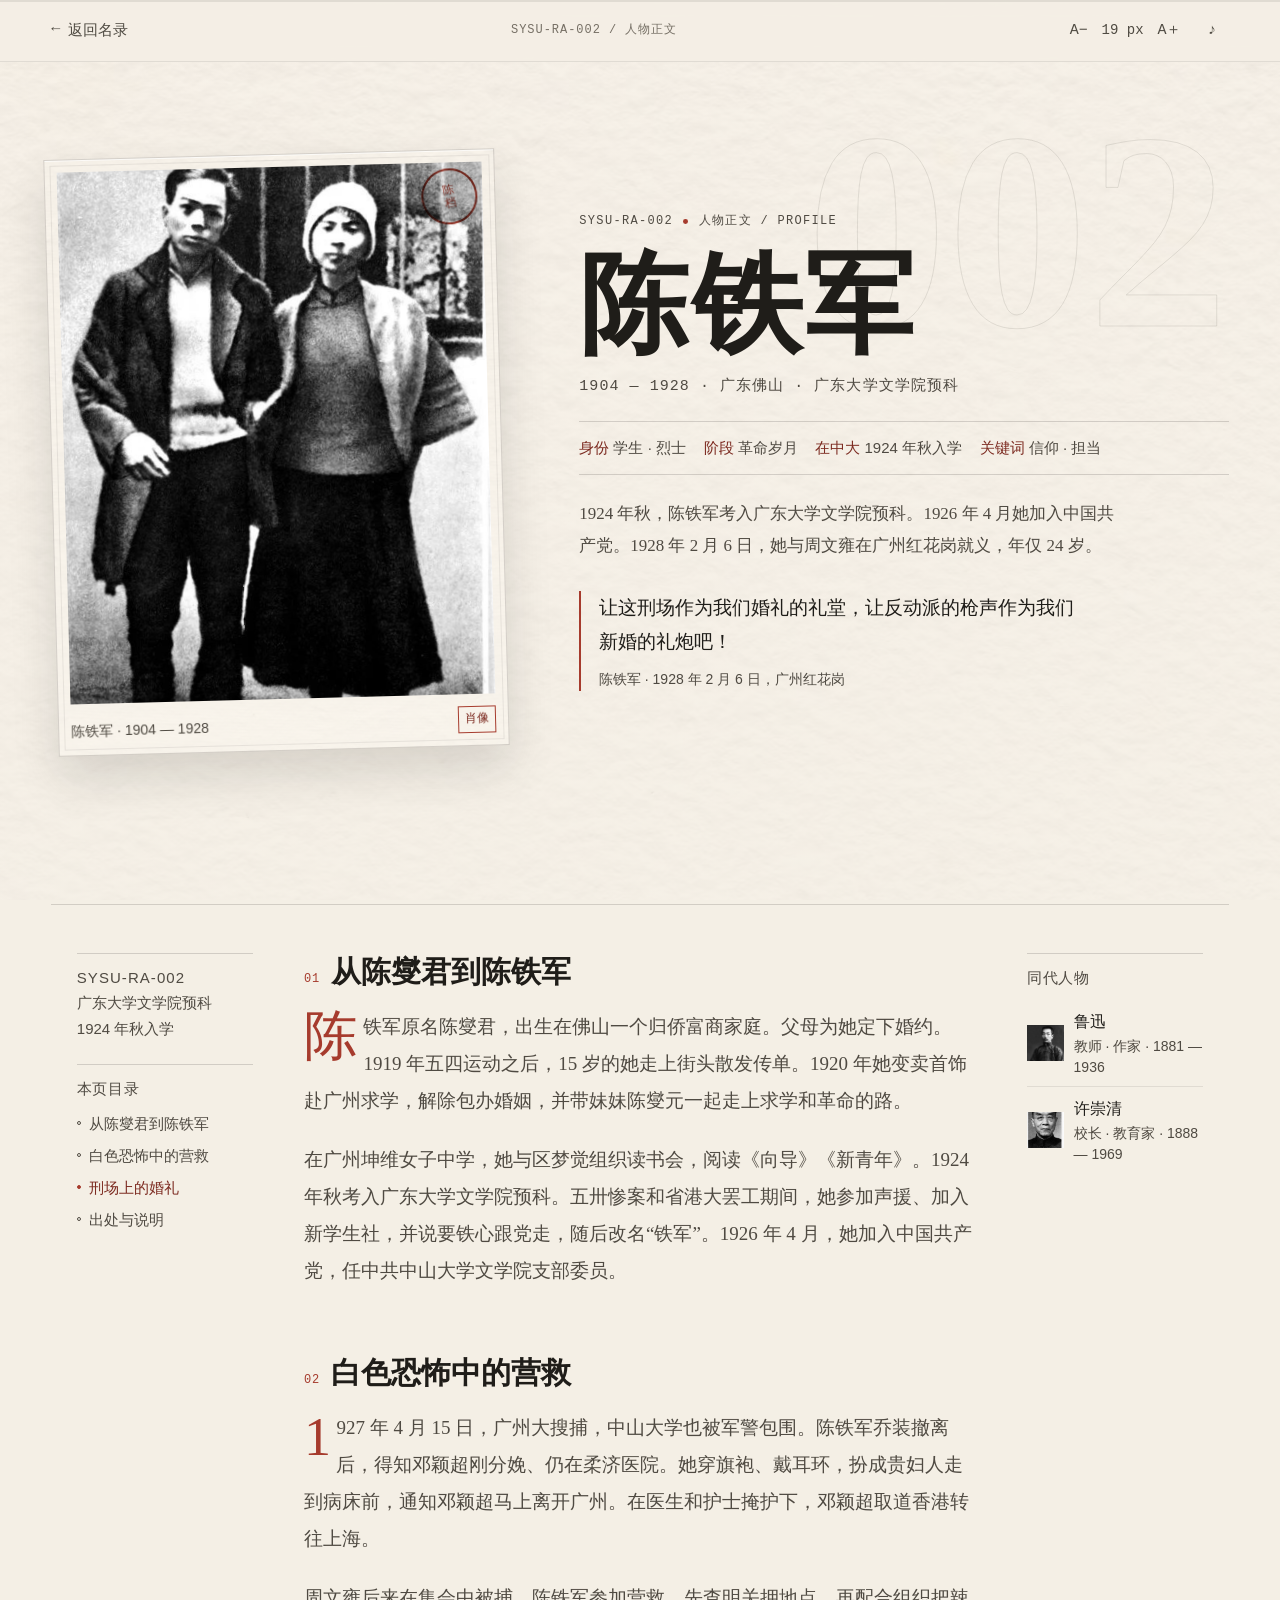
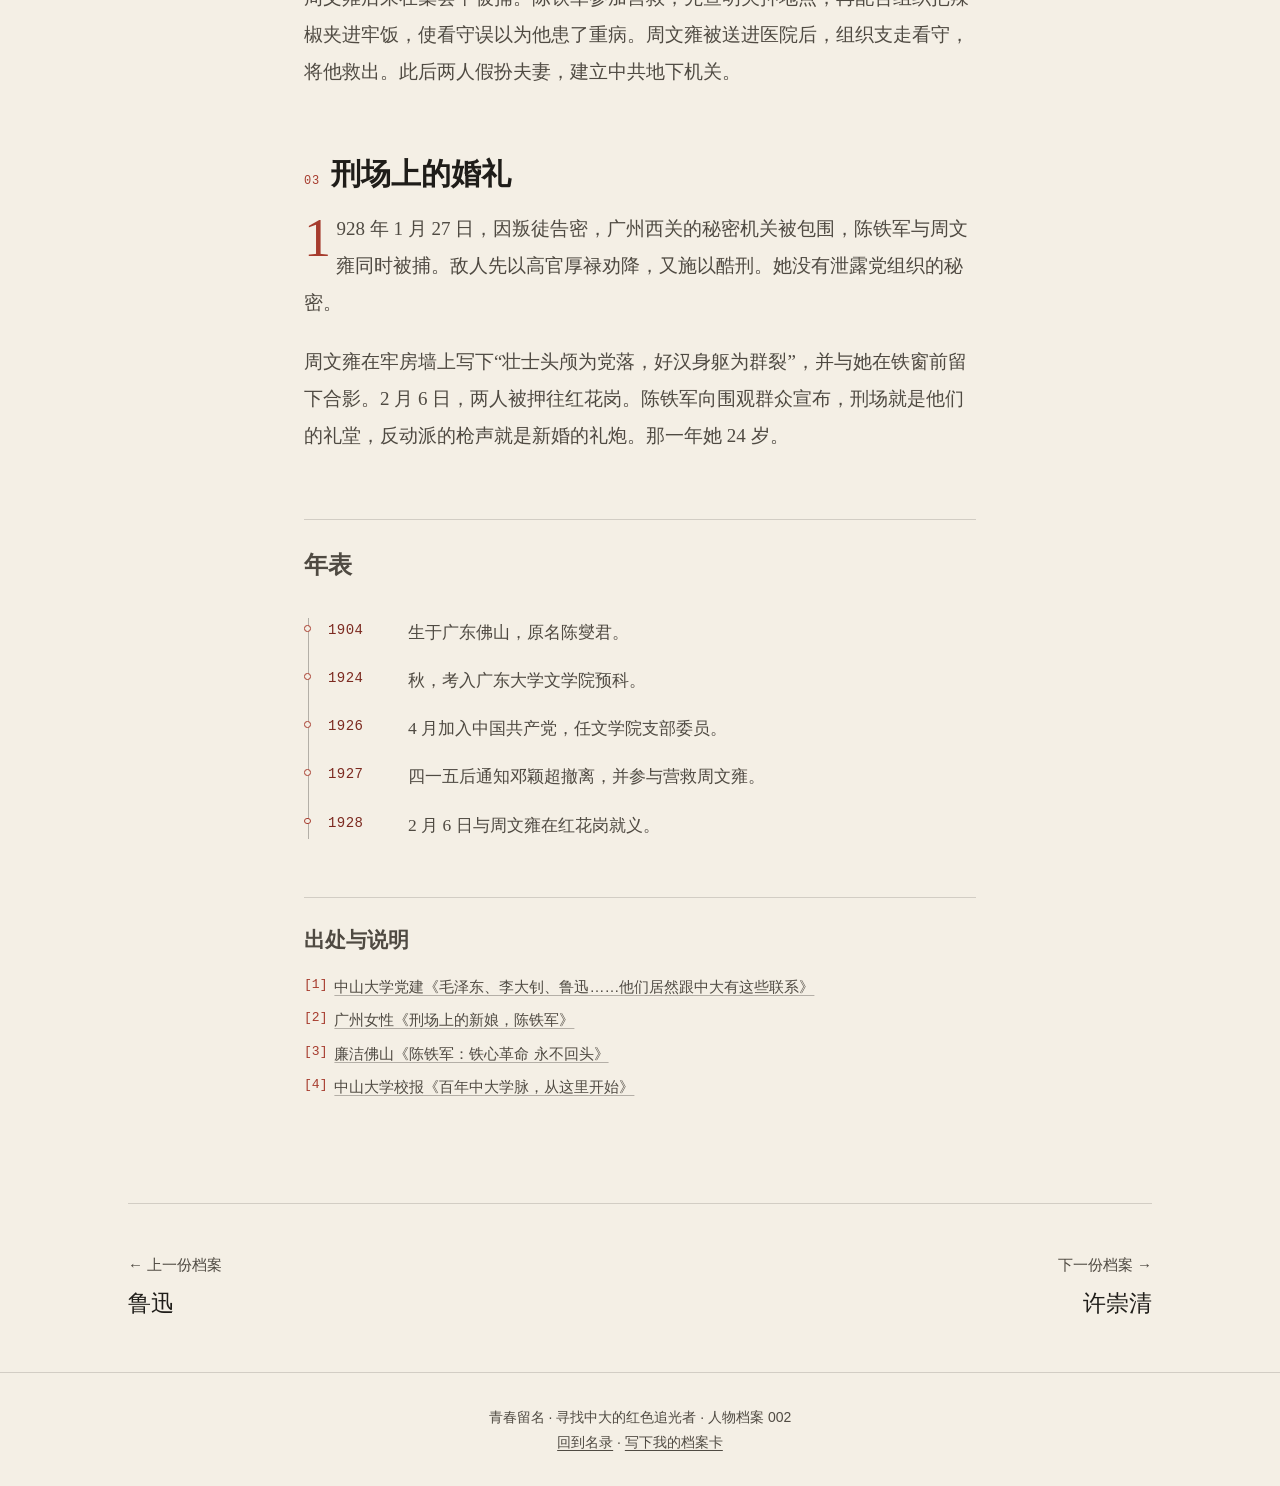
==== commit df7ddb79: "Improve reading layout and fix mobile navigation and filters" ====
--- a/people/chen-tiejun.html
+++ b/people/chen-tiejun.html
@@ -7,7 +7,7 @@
     <meta name="description" content="陈铁军，1904 — 1928，学生 · 烈士。1924 年秋，陈铁军考入广东大学文学院预科。1926 年 4 月她加入中国共产党。1928 年 2 月 6 日，她与周文雍在广州红花岗就义，年仅 24 岁。" />
     <title>陈铁军 · 青春留名</title>
     <link rel="icon" href="../assets/img/favicon.svg" type="image/svg+xml" />
-    <link rel="stylesheet" href="../assets/css/reader.css?v=20261023c" />
+    <link rel="stylesheet" href="../assets/css/reader.css?v=20261024c" />
     <script>
       document.documentElement.classList.add("js");
     </script>
@@ -168,7 +168,7 @@
         .fn-close { display: none !important; }
       </style>
     </noscript>
-    <script src="../assets/js/app.js?v=20261022a" defer></script>
-    <script src="../assets/js/reader.js?v=20261022b" defer></script>
+    <script src="../assets/js/app.js?v=20261024c" defer></script>
+    <script src="../assets/js/reader.js?v=20261024a" defer></script>
   </body>
 </html>
--- a/assets/css/reader.css
+++ b/assets/css/reader.css
@@ -90,7 +90,7 @@
   align-items: center;
   justify-content: center;
   min-width: 2.1rem;
-  min-height: 2.1rem;
+  min-height: 2.5rem;
   padding: 0.35rem 0.55rem;
   border: 1px solid transparent;
   color: var(--ink-2);
@@ -114,7 +114,7 @@
   min-width: 2.6rem;
   color: var(--ink-2);
   font-family: var(--font-mono);
-  font-size: .8125rem;
+  font-size: .875rem;
   text-align: center;
 }
 
@@ -610,6 +610,7 @@
 }
 
 .source-list a {
+  overflow-wrap: anywhere;
   color: var(--ink-2);
   text-decoration-color: var(--line-strong);
   text-underline-offset: 0.2em;
@@ -660,6 +661,7 @@
 }
 
 .aside-person img {
+  flex-shrink: 0;
   width: 2.3rem;
   height: 2.3rem;
   object-fit: cover;
@@ -675,7 +677,7 @@
   display: block;
   color: var(--ink-2);
   font-family: var(--font-ui);
-  font-size: .8125rem;
+  font-size: .875rem;
   line-height: 1.5;
 }
 
@@ -724,7 +726,7 @@
   border-top: 1px solid var(--line);
   color: var(--ink-2);
   font-family: var(--font-ui);
-  font-size: .8125rem;
+  font-size: .875rem;
   text-align: center;
 }
 
@@ -851,7 +853,7 @@
 
   .reader-tool {
     min-width: 1.9rem;
-    min-height: 1.9rem;
+    min-height: 2.5rem;
     padding-inline: 0.4rem;
   }
 
@@ -914,3 +916,10 @@
 .portrait-plate img[src*="portrait-chen-xiaoming"] {
   filter: none;
 }
+
+@media (max-width: 760px) {
+  .reader-header { gap: 0.5rem; padding-inline: 1rem; }
+  .reader-back { gap: 0.25rem; }
+  .reader-tools { gap: 0.125rem; }
+  .reader-tool { min-width: 2.75rem; min-height: 2.75rem; }
+}
